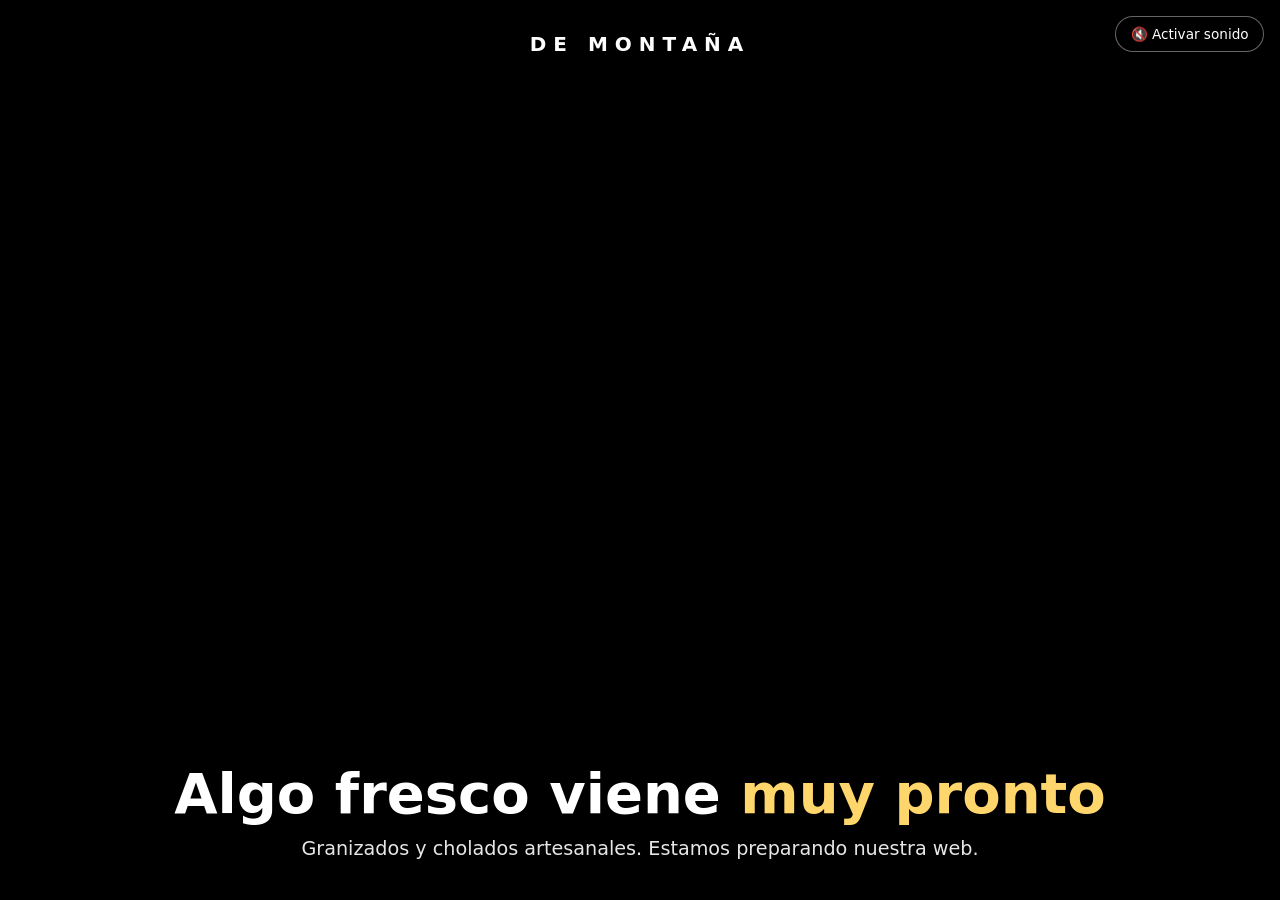
==== index.html @ 30a2309c "first commit" ====
<!DOCTYPE html>
<html lang="es">
<head>
<meta charset="utf-8">
<meta name="viewport" content="width=device-width, initial-scale=1, viewport-fit=cover">
<title>De Montaña · Muy pronto</title>
<meta name="description" content="Granizados y cholados artesanales. Nuestra web llega muy pronto.">
<meta property="og:title" content="De Montaña · Muy pronto">
<meta property="og:description" content="Granizados y cholados artesanales. Nuestra web llega muy pronto.">
<meta property="og:type" content="website">
<style>
  :root { --txt:#fff; --accent:#ffd66b; }
  * { box-sizing: border-box; margin: 0; }
  html, body { height: 100%; background: #000; color: var(--txt);
    font-family: system-ui, -apple-system, "Segoe UI", Roboto, sans-serif; }
  .stage { position: fixed; inset: 0; overflow: hidden; }
  /* Capa de relleno: video borroso a pantalla completa (útil en pantallas anchas) */
  .fill { position: absolute; inset: 0; width: 100%; height: 100%; object-fit: cover;
    filter: blur(28px) brightness(.55); transform: scale(1.15); }
  /* Video principal: cubre en móvil, se centra completo en escritorio */
  .main { position: absolute; inset: 0; width: 100%; height: 100%; object-fit: cover; }
  @media (min-aspect-ratio: 1/1) { .main { object-fit: contain; } }
  .shade { position: absolute; inset: 0;
    background: linear-gradient(to top, rgba(0,0,0,.65), rgba(0,0,0,0) 45%, rgba(0,0,0,.35)); }
  .content { position: absolute; inset: 0; display: flex; flex-direction: column;
    justify-content: space-between; align-items: center; text-align: center;
    padding: max(2rem, env(safe-area-inset-top)) 1.5rem max(2.5rem, env(safe-area-inset-bottom)); }
  .brand { font-size: clamp(1rem, 2.5vw, 1.25rem); letter-spacing: .35em; text-transform: uppercase; font-weight: 600; }
  h1 { font-size: clamp(2rem, 6vw, 3.5rem); line-height: 1.1; font-weight: 700; text-shadow: 0 2px 20px rgba(0,0,0,.5); }
  h1 span { color: var(--accent); }
  p { margin-top: .75rem; opacity: .9; font-size: clamp(1rem, 2.2vw, 1.2rem); }
  .sound { position: absolute; right: 1rem; top: max(1rem, env(safe-area-inset-top)); z-index: 2;
    background: rgba(0,0,0,.45); color: #fff; border: 1px solid rgba(255,255,255,.4);
    border-radius: 999px; padding: .55rem .9rem; font: inherit; font-size: .85rem; cursor: pointer;
    backdrop-filter: blur(6px); }
  .sound:hover { background: rgba(0,0,0,.65); }
  @media (prefers-reduced-motion: reduce) { video { display: none; } .stage { background: #1a1a1a; } }
</style>
</head>
<body>
  <div class="stage">
    <video class="fill" src="video.mp4" autoplay muted loop playsinline aria-hidden="true"></video>
    <video class="main" id="v" src="video.mp4" autoplay muted loop playsinline preload="auto"></video>
    <div class="shade"></div>
  </div>

  <button class="sound" id="snd" type="button" aria-pressed="false">🔇 Activar sonido</button>

  <main class="content">
    <div class="brand">De Montaña</div>
    <div>
      <h1>Algo fresco viene <span>muy pronto</span></h1>
      <p>Granizados y cholados artesanales. Estamos preparando nuestra web.</p>
    </div>
  </main>

<script>
  const v = document.getElementById('v'), b = document.getElementById('snd');
  b.addEventListener('click', () => {
    v.muted = !v.muted;
    if (!v.muted) v.play().catch(() => {});
    b.textContent = v.muted ? '🔇 Activar sonido' : '🔊 Silenciar';
    b.setAttribute('aria-pressed', String(!v.muted));
  });
  // Mantener ambos videos sincronizados de forma simple
  const f = document.querySelector('.fill');
  v.addEventListener('seeked', () => { f.currentTime = v.currentTime; });
</script>
</body>
</html>
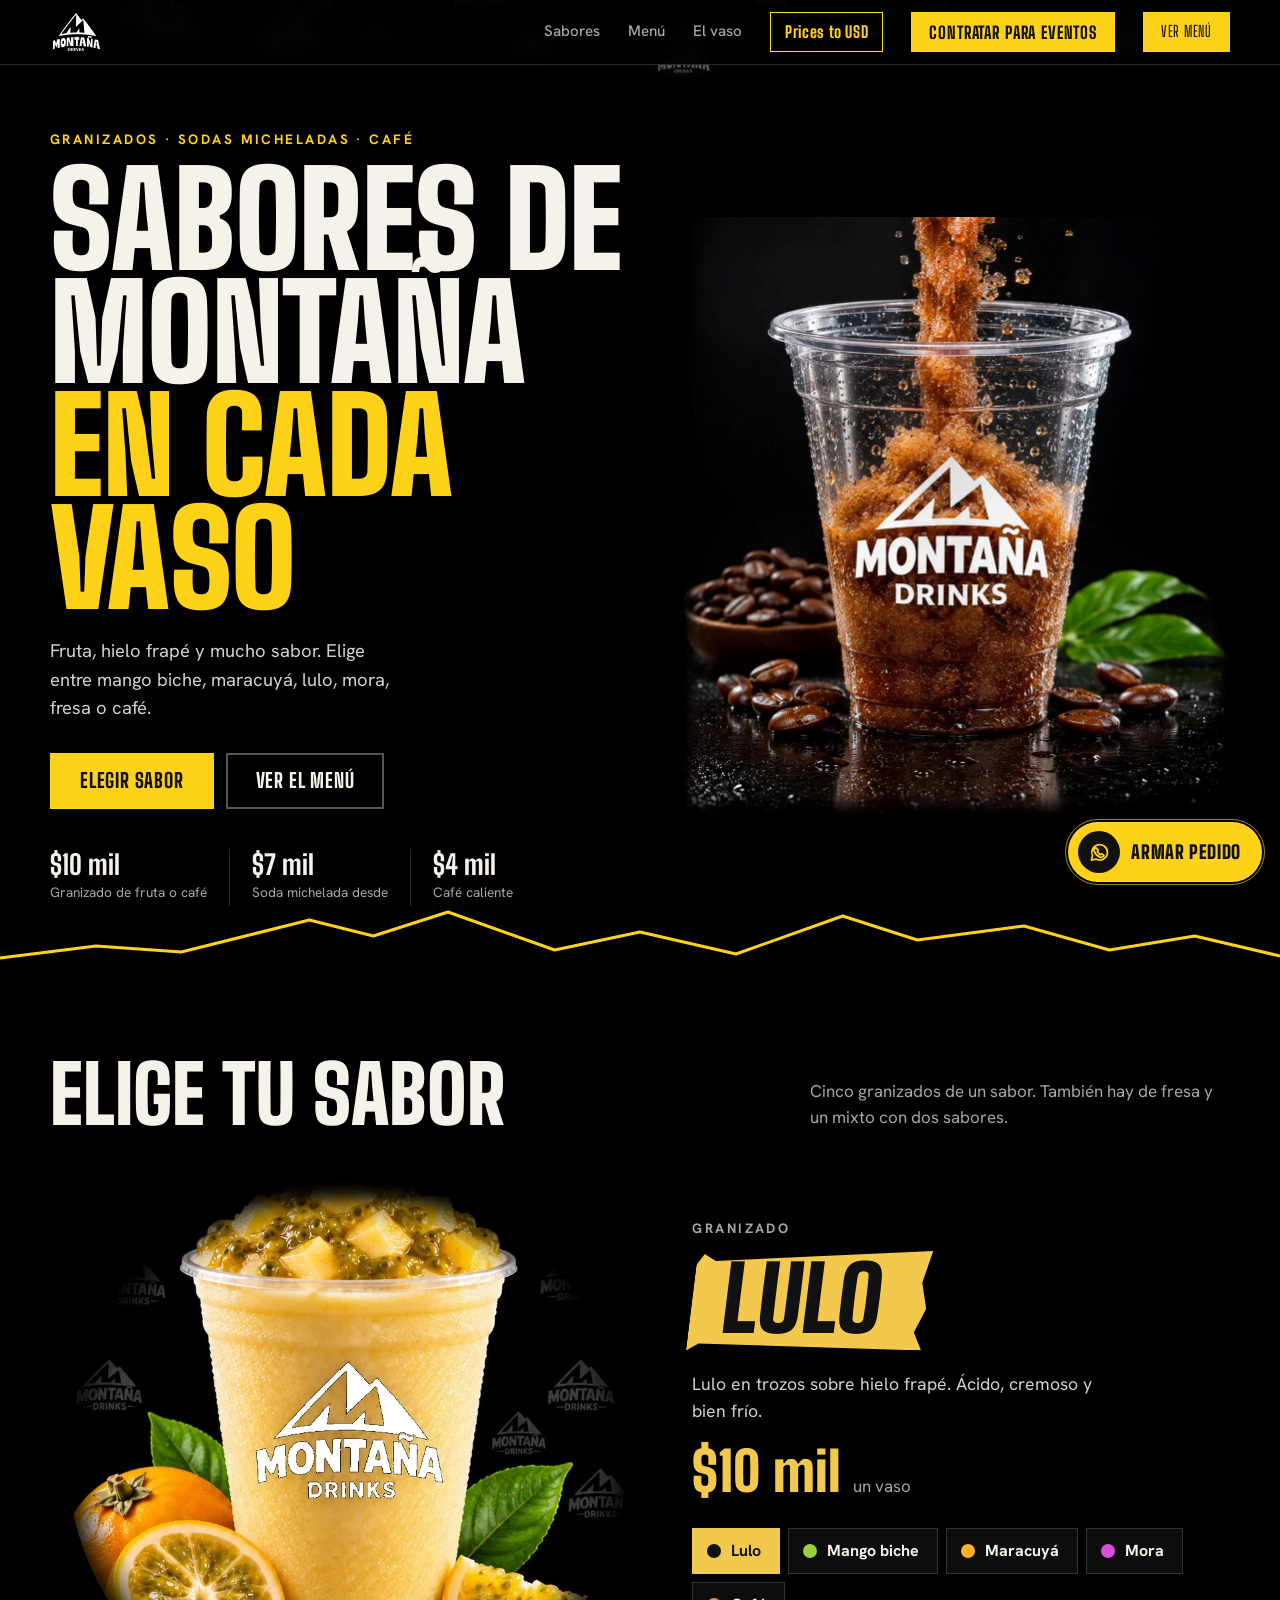
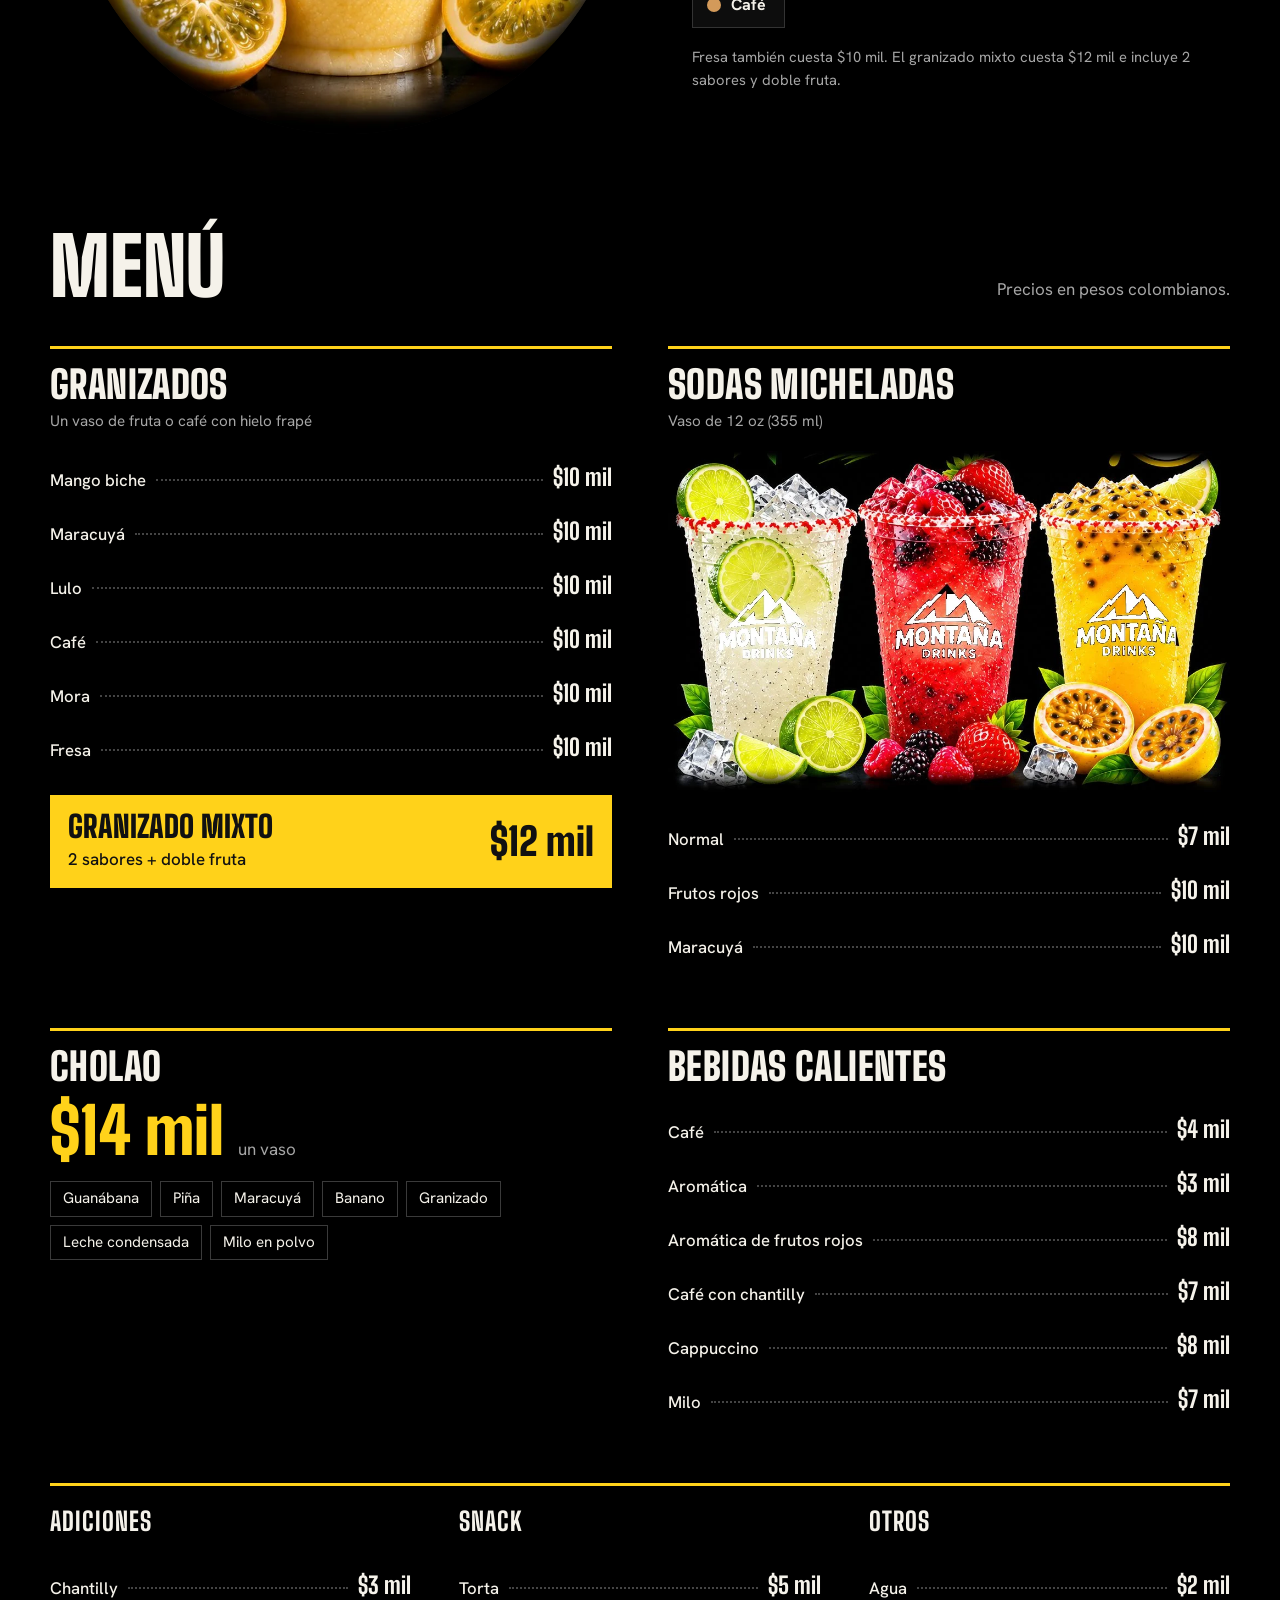
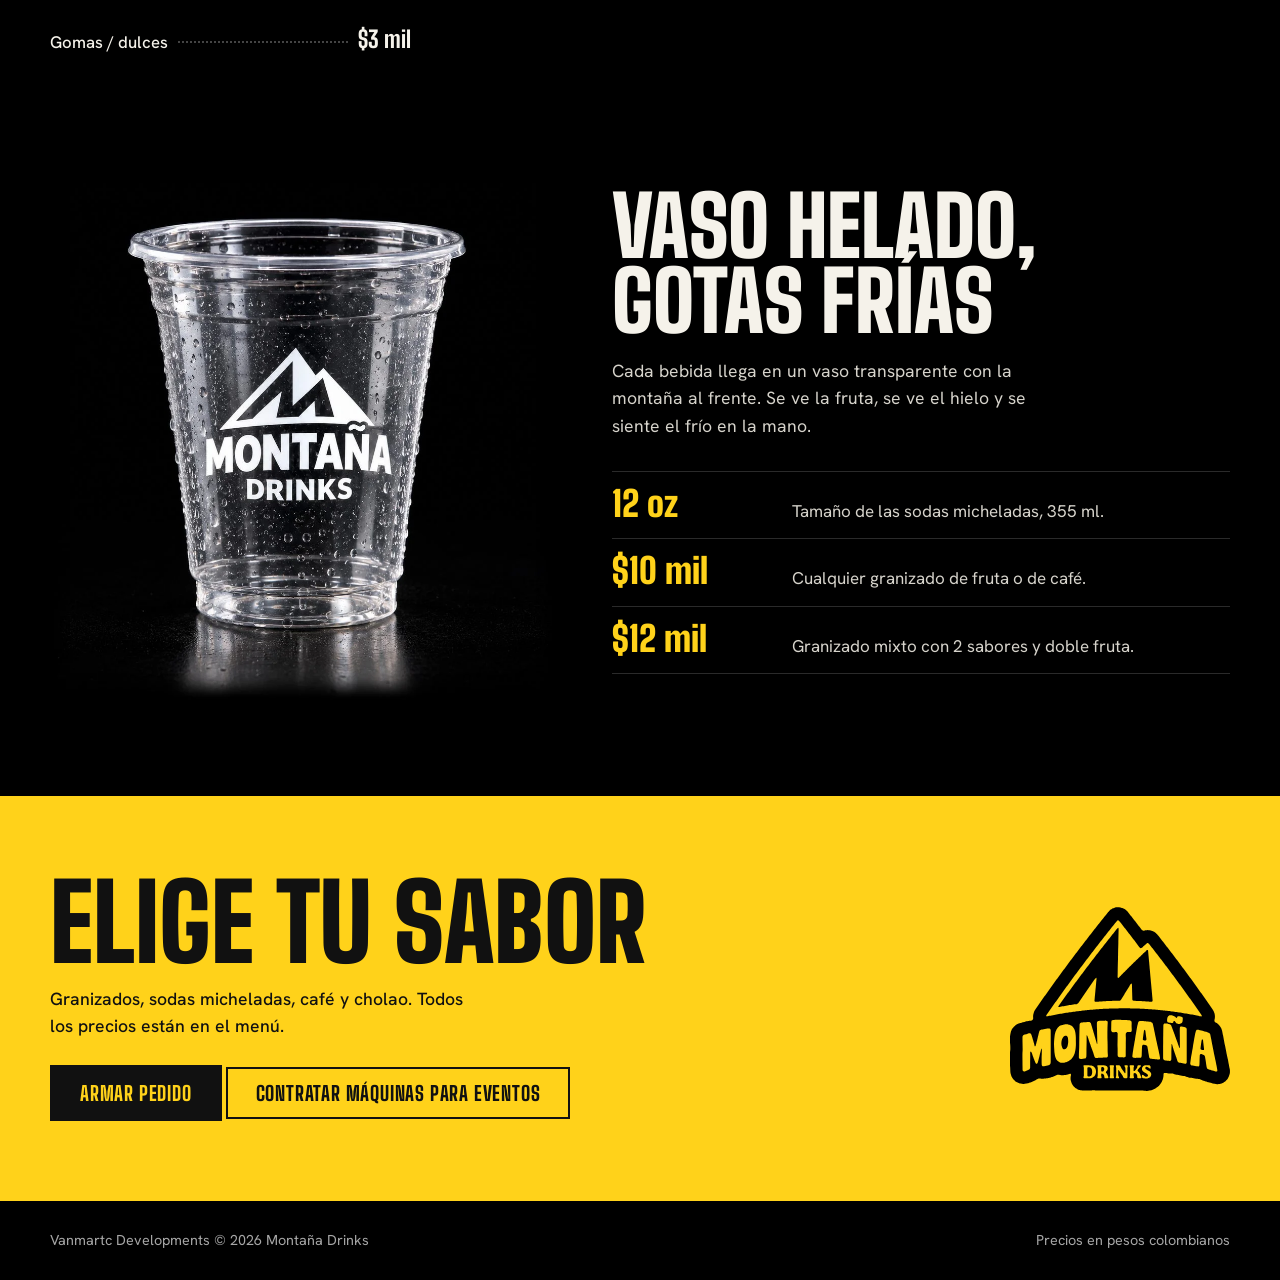
==== commit 51ea1663: "first version" ====
--- a/index.html
+++ b/index.html
@@ -1,70 +1,588 @@
-<!DOCTYPE html>
+<!doctype html>
 <html lang="es">
+
 <head>
-<meta charset="utf-8">
-<meta name="viewport" content="width=device-width, initial-scale=1, viewport-fit=cover">
-<title>De Montaña · Muy pronto</title>
-<meta name="description" content="Granizados y cholados artesanales. Nuestra web llega muy pronto.">
-<meta property="og:title" content="De Montaña · Muy pronto">
-<meta property="og:description" content="Granizados y cholados artesanales. Nuestra web llega muy pronto.">
-<meta property="og:type" content="website">
-<style>
-  :root { --txt:#fff; --accent:#ffd66b; }
-  * { box-sizing: border-box; margin: 0; }
-  html, body { height: 100%; background: #000; color: var(--txt);
-    font-family: system-ui, -apple-system, "Segoe UI", Roboto, sans-serif; }
-  .stage { position: fixed; inset: 0; overflow: hidden; }
-  /* Capa de relleno: video borroso a pantalla completa (útil en pantallas anchas) */
-  .fill { position: absolute; inset: 0; width: 100%; height: 100%; object-fit: cover;
-    filter: blur(28px) brightness(.55); transform: scale(1.15); }
-  /* Video principal: cubre en móvil, se centra completo en escritorio */
-  .main { position: absolute; inset: 0; width: 100%; height: 100%; object-fit: cover; }
-  @media (min-aspect-ratio: 1/1) { .main { object-fit: contain; } }
-  .shade { position: absolute; inset: 0;
-    background: linear-gradient(to top, rgba(0,0,0,.65), rgba(0,0,0,0) 45%, rgba(0,0,0,.35)); }
-  .content { position: absolute; inset: 0; display: flex; flex-direction: column;
-    justify-content: space-between; align-items: center; text-align: center;
-    padding: max(2rem, env(safe-area-inset-top)) 1.5rem max(2.5rem, env(safe-area-inset-bottom)); }
-  .brand { font-size: clamp(1rem, 2.5vw, 1.25rem); letter-spacing: .35em; text-transform: uppercase; font-weight: 600; }
-  h1 { font-size: clamp(2rem, 6vw, 3.5rem); line-height: 1.1; font-weight: 700; text-shadow: 0 2px 20px rgba(0,0,0,.5); }
-  h1 span { color: var(--accent); }
-  p { margin-top: .75rem; opacity: .9; font-size: clamp(1rem, 2.2vw, 1.2rem); }
-  .sound { position: absolute; right: 1rem; top: max(1rem, env(safe-area-inset-top)); z-index: 2;
-    background: rgba(0,0,0,.45); color: #fff; border: 1px solid rgba(255,255,255,.4);
-    border-radius: 999px; padding: .55rem .9rem; font: inherit; font-size: .85rem; cursor: pointer;
-    backdrop-filter: blur(6px); }
-  .sound:hover { background: rgba(0,0,0,.65); }
-  @media (prefers-reduced-motion: reduce) { video { display: none; } .stage { background: #1a1a1a; } }
-</style>
+    <meta charset="utf-8">
+    <meta name="viewport" content="width=device-width, initial-scale=1, viewport-fit=cover">
+    
+    <!-- SEO Primario -->
+    <title>Montaña Drinks | Granizados, Sodas Micheladas y Café Artesanal</title>
+    <meta name="description" content="Granizados artesanales de fruta natural, sodas micheladas, café helado y caliente, y cholao. Alquiler de máquinas de granizados para eventos. Frío de montaña en cada vaso.">
+    <meta name="keywords" content="granizados, sodas micheladas, café artesanal, cholao, bebidas frías, máquinas para eventos, Montaña Drinks, catering de bebidas">
+    <meta name="author" content="Montaña Drinks">
+    <meta name="robots" content="index, follow, max-image-preview:large, max-snippet:-1, max-video-preview:-1">
+    <link rel="canonical" href="https://montañadrinks.com/">
+
+    <!-- Geo y Configuración Móvil -->
+    <meta name="geo.region" content="CO">
+    <meta name="format-detection" content="telephone=no">
+    <meta name="theme-color" content="#000000">
+
+    <!-- Open Graph / Facebook / WhatsApp -->
+    <meta property="og:type" content="website">
+    <meta property="og:locale" content="es_CO">
+    <meta property="og:site_name" content="Montaña Drinks">
+    <meta property="og:title" content="Montaña Drinks | Granizados, Sodas Micheladas y Café Artesanal">
+    <meta property="og:description" content="Granizados de fruta natural, sodas micheladas, café y cholao. Alquiler de máquinas de granizados para tus eventos. Pide en línea por WhatsApp.">
+    <meta property="og:url" content="https://montañadrinks.com/">
+    <meta property="og:image" content="https://montañadrinks.com/img/pour.webp">
+    <meta property="og:image:secure_url" content="https://montañadrinks.com/img/pour.webp">
+    <meta property="og:image:type" content="image/webp">
+    <meta property="og:image:width" content="1100">
+    <meta property="og:image:height" content="1204">
+    <meta property="og:image:alt" content="Granizado artesanal de Montaña Drinks">
+
+    <!-- Twitter Card -->
+    <meta name="twitter:card" content="summary_large_image">
+    <meta name="twitter:title" content="Montaña Drinks | Granizados, Sodas Micheladas y Café Artesanal">
+    <meta name="twitter:description" content="Granizados de fruta natural, sodas micheladas, café y cholao. Alquiler de máquinas para eventos y pedidos por WhatsApp.">
+    <meta name="twitter:image" content="https://montañadrinks.com/img/pour.webp">
+    <meta name="twitter:image:alt" content="Granizado artesanal de Montaña Drinks">
+
+    <!-- Favicons y Web App Manifest -->
+    <link rel="apple-touch-icon" sizes="180x180" href="apple-touch-icon.png">
+    <link rel="icon" type="image/png" sizes="32x32" href="favicon-32x32.png">
+    <link rel="icon" type="image/png" sizes="16x16" href="favicon-16x16.png">
+    <link rel="manifest" href="site.webmanifest">
+    <link rel="icon" href="favicon.ico">
+
+    <!-- Fuentes y Estilos -->
+    <link rel="preconnect" href="https://fonts.googleapis.com">
+    <link rel="preconnect" href="https://fonts.gstatic.com" crossorigin>
+    <link rel="stylesheet"
+        href="https://fonts.googleapis.com/css2?family=Big+Shoulders+Display:wght@700;800;900&family=Hanken+Grotesk:wght@400;500;700&display=swap">
+    <link rel="stylesheet" href="css/styles.css">
+
+    <!-- Datos Estructurados JSON-LD (Schema.org) -->
+    <script type="application/ld+json">
+    {
+      "@context": "https://schema.org",
+      "@graph": [
+        {
+          "@type": "FoodEstablishment",
+          "@id": "https://montañadrinks.com/#business",
+          "name": "Montaña Drinks",
+          "url": "https://montañadrinks.com/",
+          "logo": "https://montañadrinks.com/img/logo.svg",
+          "image": "https://montañadrinks.com/img/pour.webp",
+          "description": "Granizados artesanales de fruta natural, sodas micheladas, café y cholao. Servicio de máquinas para eventos.",
+          "telephone": "+573045636955",
+          "priceRange": "$$",
+          "servesCuisine": ["Granizados", "Bebidas artesanales", "Café", "Sodas micheladas", "Cholao"],
+          "hasMenu": "https://montañadrinks.com/#menu",
+          "currenciesAccepted": "COP, USD",
+          "paymentAccepted": "Cash, Transfer, Card"
+        },
+        {
+          "@type": "WebSite",
+          "@id": "https://montañadrinks.com/#website",
+          "url": "https://montañadrinks.com/",
+          "name": "Montaña Drinks",
+          "description": "Granizados, sodas micheladas, café y cholao. Frío de montaña en cada vaso.",
+          "inLanguage": "es"
+        }
+      ]
+    }
+    </script>
 </head>
+
 <body>
-  <div class="stage">
-    <video class="fill" src="video.mp4" autoplay muted loop playsinline aria-hidden="true"></video>
-    <video class="main" id="v" src="video.mp4" autoplay muted loop playsinline preload="auto"></video>
-    <div class="shade"></div>
-  </div>
-
-  <button class="sound" id="snd" type="button" aria-pressed="false">🔇 Activar sonido</button>
-
-  <main class="content">
-    <div class="brand">De Montaña</div>
-    <div>
-      <h1>Algo fresco viene <span>muy pronto</span></h1>
-      <p>Granizados y cholados artesanales. Estamos preparando nuestra web.</p>
+    <div class="ambient" id="ambient" aria-hidden="true">
+        <div class="ambient-logos" id="ambientLogos"></div>
+        <div class="ambient-ice" id="ambientIce"></div>
     </div>
-  </main>
-
-<script>
-  const v = document.getElementById('v'), b = document.getElementById('snd');
-  b.addEventListener('click', () => {
-    v.muted = !v.muted;
-    if (!v.muted) v.play().catch(() => {});
-    b.textContent = v.muted ? '🔇 Activar sonido' : '🔊 Silenciar';
-    b.setAttribute('aria-pressed', String(!v.muted));
-  });
-  // Mantener ambos videos sincronizados de forma simple
-  const f = document.querySelector('.fill');
-  v.addEventListener('seeked', () => { f.currentTime = v.currentTime; });
-</script>
+
+    <header class="top">
+        <div class="wrap">
+            <a class="brand" href="#top" aria-label="Montaña Drinks, inicio"><img src="img/logo.svg" width="53"
+                    height="44" alt="Montaña Drinks"></a>
+            <nav class="nav" aria-label="Principal">
+                <a href="#sabores">Sabores</a>
+                <a href="#menu">Menú</a>
+                <a href="#vaso">El vaso</a>
+                <button class="currency-toggle" id="currencyToggle" type="button"
+                    aria-label="Mostrar precios en dólares estadounidenses" aria-pressed="false">Prices to USD</button>
+                <button class="btn-mini event-nav-button" id="openEventFromHeader" type="button"
+                    aria-label="Conoce el servicio de máquinas para eventos" aria-haspopup="dialog">
+                    <span class="event-nav-long">Contratar para eventos</span>
+                    <span class="event-nav-short" aria-hidden="true">Eventos</span>
+                </button>
+                <a class="btn-mini" href="#menu">Ver menú</a>
+            </nav>
+        </div>
+    </header>
+
+    <main id="top">
+        <section class="hero" aria-labelledby="h-hero">
+            <video class="hero-video" id="heroVideo" autoplay muted loop playsinline preload="metadata"
+                aria-hidden="true" hidden></video>
+            <div class="wrap">
+                <div>
+                    <p class="eyebrow">Granizados · Sodas micheladas · Café</p>
+                    <h1 id="h-hero">Sabores de montaña <span>en cada vaso</span></h1>
+                    <p class="lead">Fruta, hielo frapé y mucho sabor. Elige entre mango biche, maracuyá, lulo, mora,
+                        fresa o café.</p>
+                    <div class="cta-row">
+                        <a class="btn" href="#sabores">Elegir sabor</a>
+                        <a class="btn ghost" href="#menu">Ver el menú</a>
+                    </div>
+                    <ul class="facts">
+                        <li><b data-price-cop="10000">$10 mil</b><small>Granizado de fruta o café</small></li>
+                        <li><b data-price-cop="7000">$7 mil</b><small>Soda michelada desde</small></li>
+                        <li><b data-price-cop="4000">$4 mil</b><small>Café caliente</small></li>
+                    </ul>
+                </div>
+                <div class="hero-media">
+                    <img src="img/pour.webp" width="1100" height="1204"
+                        alt="Granizado de café cayendo en un vaso transparente de Montaña Drinks, con gotas y granos de café alrededor">
+                </div>
+            </div>
+        </section>
+
+        <svg class="ridge" viewBox="0 0 1200 56" preserveAspectRatio="none" aria-hidden="true">
+            <path
+                d="M0 52 L90 40 L170 46 L290 14 L350 30 L420 6 L520 44 L600 26 L690 48 L790 10 L860 34 L960 20 L1040 44 L1120 30 L1200 50" />
+        </svg>
+
+        <section class="sec" id="sabores" aria-labelledby="h-sabores" style="--accent:#f2c94c">
+            <div class="wrap">
+                <div class="sec-head">
+                    <h2 id="h-sabores">Elige tu sabor</h2>
+                    <p>Cinco granizados de un sabor. También hay de fresa y un mixto con dos sabores.</p>
+                </div>
+                <div class="flavors" id="flavors">
+                    <div class="stage" aria-label="Video del sabor seleccionado">
+                        <video class="is-active" data-flavor="lulo" src="videos/lulo.mp4" poster="img/lulo.webp"
+                            autoplay muted loop playsinline preload="auto" aria-hidden="true"></video>
+                        <video poster="img/mango.webp" muted loop playsinline preload="none" aria-hidden="true"></video>
+                    </div>
+                    <div class="info">
+                        <p class="kicker">Granizado</p>
+                        <h3 class="flavor-name" id="flavorName">Lulo</h3>
+                        <p class="flavor-desc" id="flavorDesc">Lulo en trozos sobre hielo frapé. Ácido, cremoso y bien
+                            frío.</p>
+                        <p class="flavor-price"><b id="flavorPrice" data-price-cop="10000">$10 mil</b><span>un
+                                vaso</span></p>
+                        <div class="picker" role="group" aria-label="Sabores de granizado">
+                            <button type="button" aria-pressed="true" data-id="lulo" data-name="Lulo" data-c="#f2c94c"
+                                data-img="img/lulo.webp" data-video="videos/lulo.mp4"
+                                data-desc="Lulo en trozos sobre hielo frapé. Ácido, cremoso y bien frío."
+                                style="--c:#f2c94c"><i></i>Lulo</button>
+                            <button type="button" aria-pressed="false" data-id="mango" data-name="Mango biche"
+                                data-c="#9bd13d" data-img="img/mango.webp" data-video="videos/mangobiche.mp4"
+                                data-desc="Mango verde en láminas con un toque picante encima. Verde, fresco y con carácter."
+                                style="--c:#9bd13d"><i></i>Mango biche</button>
+                            <button type="button" aria-pressed="false" data-id="maracuya" data-name="Maracuyá"
+                                data-c="#ffb020" data-img="img/maracuya.webp" data-video="videos/maracuya.mp4"
+                                data-desc="Pulpa de maracuyá con semillas sobre hielo. Tropical, ácido y brillante."
+                                style="--c:#ffb020"><i></i>Maracuyá</button>
+                            <button type="button" aria-pressed="false" data-id="mora" data-name="Mora" data-c="#d84fdb"
+                                data-img="img/mora.webp" data-video="videos/blackberry.mp4"
+                                data-desc="Moras frescas sobre hielo rosado. Dulce, ácida y con color de sobra."
+                                style="--c:#d84fdb"><i></i>Mora</button>
+                            <button type="button" aria-pressed="false" data-id="cafe" data-name="Café" data-c="#d39a5a"
+                                data-img="img/cafe.webp" data-video="videos/cafe.mp4"
+                                data-desc="Café frío con chantilly y chocolate. Para quien quiere el café helado."
+                                style="--c:#d39a5a"><i></i>Café</button>
+                        </div>
+                        <p class="note">Fresa también cuesta <span data-price-cop="10000">$10 mil</span>. El granizado
+                            mixto cuesta <span data-price-cop="12000">$12 mil</span> e incluye 2 sabores y doble fruta.
+                        </p>
+                    </div>
+                </div>
+            </div>
+        </section>
+
+        <section class="sec" id="menu" aria-labelledby="h-menu" style="padding-top:0">
+            <div class="wrap">
+                <div class="sec-head">
+                    <h2 id="h-menu">Menú</h2>
+                    <p id="currencyNote">Precios en pesos colombianos.</p>
+                </div>
+                <div class="menu-grid">
+                    <article class="board">
+                        <h3>Granizados</h3>
+                        <p class="sub">Un vaso de fruta o café con hielo frapé</p>
+                        <ul class="rows">
+                            <li class="row"><span class="nm">Mango biche</span><span class="dots"></span><span
+                                    class="pr" data-price-cop="10000">$10 mil</span></li>
+                            <li class="row"><span class="nm">Maracuyá</span><span class="dots"></span><span class="pr"
+                                    data-price-cop="10000">$10 mil</span></li>
+                            <li class="row"><span class="nm">Lulo</span><span class="dots"></span><span class="pr"
+                                    data-price-cop="10000">$10 mil</span></li>
+                            <li class="row"><span class="nm">Café</span><span class="dots"></span><span class="pr"
+                                    data-price-cop="10000">$10 mil</span></li>
+                            <li class="row"><span class="nm">Mora</span><span class="dots"></span><span class="pr"
+                                    data-price-cop="10000">$10 mil</span></li>
+                            <li class="row"><span class="nm">Fresa</span><span class="dots"></span><span class="pr"
+                                    data-price-cop="10000">$10 mil</span></li>
+                        </ul>
+                        <div class="mixto">
+                            <div><b>Granizado mixto</b><br><span>2 sabores + doble fruta</span></div>
+                            <strong data-price-cop="12000">$12 mil</strong>
+                        </div>
+                    </article>
+
+                    <article class="board">
+                        <h3>Sodas micheladas</h3>
+                        <p class="sub">Vaso de 12 oz (355 ml)</p>
+                        <img class="sodas-img" src="img/sodas.webp" width="1024" height="620"
+                            alt="Tres sodas micheladas: normal con limón, frutos rojos y maracuyá, con borde escarchado">
+                        <ul class="rows">
+                            <li class="row"><span class="nm">Normal</span><span class="dots"></span><span class="pr"
+                                    data-price-cop="7000">$7 mil</span></li>
+                            <li class="row"><span class="nm">Frutos rojos</span><span class="dots"></span><span
+                                    class="pr" data-price-cop="10000">$10 mil</span></li>
+                            <li class="row"><span class="nm">Maracuyá</span><span class="dots"></span><span class="pr"
+                                    data-price-cop="10000">$10 mil</span></li>
+                        </ul>
+                    </article>
+
+                    <article class="board">
+                        <h3>Cholao</h3>
+                        <div class="cholao-price"><b data-price-cop="14000">$14 mil</b><span>un vaso</span></div>
+                        <ul class="tags">
+                            <li>Guanábana</li>
+                            <li>Piña</li>
+                            <li>Maracuyá</li>
+                            <li>Banano</li>
+                            <li>Granizado</li>
+                            <li>Leche condensada</li>
+                            <li>Milo en polvo</li>
+                        </ul>
+                    </article>
+
+                    <article class="board">
+                        <h3>Bebidas calientes</h3>
+                        <ul class="rows">
+                            <li class="row"><span class="nm">Café</span><span class="dots"></span><span class="pr"
+                                    data-price-cop="4000">$4 mil</span></li>
+                            <li class="row"><span class="nm">Aromática</span><span class="dots"></span><span class="pr"
+                                    data-price-cop="3000">$3 mil</span></li>
+                            <li class="row"><span class="nm">Aromática de frutos rojos</span><span
+                                    class="dots"></span><span class="pr" data-price-cop="8000">$8 mil</span></li>
+                            <li class="row"><span class="nm">Café con chantilly</span><span class="dots"></span><span
+                                    class="pr" data-price-cop="7000">$7 mil</span></li>
+                            <li class="row"><span class="nm">Cappuccino</span><span class="dots"></span><span class="pr"
+                                    data-price-cop="8000">$8 mil</span></li>
+                            <li class="row"><span class="nm">Milo</span><span class="dots"></span><span class="pr"
+                                    data-price-cop="7000">$7 mil</span></li>
+                        </ul>
+                    </article>
+
+                    <article class="board span-2">
+                        <div class="extras">
+                            <div>
+                                <h4>Adiciones</h4>
+                                <ul class="rows">
+                                    <li class="row"><span class="nm">Chantilly</span><span class="dots"></span><span
+                                            class="pr" data-price-cop="3000">$3 mil</span></li>
+                                    <li class="row"><span class="nm">Gomas / dulces</span><span
+                                            class="dots"></span><span class="pr" data-price-cop="3000">$3 mil</span>
+                                    </li>
+                                </ul>
+                            </div>
+                            <div>
+                                <h4>Snack</h4>
+                                <ul class="rows">
+                                    <li class="row"><span class="nm">Torta</span><span class="dots"></span><span
+                                            class="pr" data-price-cop="5000">$5 mil</span></li>
+                                </ul>
+                            </div>
+                            <div>
+                                <h4>Otros</h4>
+                                <ul class="rows">
+                                    <li class="row"><span class="nm">Agua</span><span class="dots"></span><span
+                                            class="pr" data-price-cop="2000">$2 mil</span></li>
+                                </ul>
+                            </div>
+                        </div>
+                    </article>
+                </div>
+            </div>
+        </section>
+
+        <section class="sec" id="vaso" aria-labelledby="h-vaso" style="padding-top:0">
+            <div class="wrap cup">
+                <img src="img/vaso.webp" width="1000" height="1061"
+                    alt="Vaso transparente de Montaña Drinks cubierto de gotas de agua sobre fondo negro">
+                <div>
+                    <h2 id="h-vaso">Vaso helado, gotas frías</h2>
+                    <p>Cada bebida llega en un vaso transparente con la montaña al frente. Se ve la fruta, se ve el
+                        hielo y se siente el frío en la mano.</p>
+                    <dl class="stats">
+                        <div>
+                            <dt>12 oz</dt>
+                            <dd>Tamaño de las sodas micheladas, 355 ml.</dd>
+                        </div>
+                        <div>
+                            <dt data-price-cop="10000">$10 mil</dt>
+                            <dd>Cualquier granizado de fruta o de café.</dd>
+                        </div>
+                        <div>
+                            <dt data-price-cop="12000">$12 mil</dt>
+                            <dd>Granizado mixto con 2 sabores y doble fruta.</dd>
+                        </div>
+                    </dl>
+                </div>
+            </div>
+        </section>
+
+        <section class="close" aria-labelledby="h-close">
+            <div class="wrap">
+                <div>
+                    <h2 id="h-close">Elige tu sabor</h2>
+                    <p>Granizados, sodas micheladas, café y cholao. Todos los precios están en el menú.</p>
+                    <a class="btn" id="orderBtn" data-order href="#orderDialog" aria-haspopup="dialog">Armar pedido</a>
+                    <button class="btn event-cta" id="openEventFromClose" type="button" aria-haspopup="dialog">Contratar
+                        máquinas para eventos</button>
+                </div>
+                <img src="img/logoNegro.svg" width="600" height="502" alt="Logo de Montaña Drinks">
+            </div>
+        </section>
+    </main>
+
+    <footer>
+        <div class="wrap">
+            <span>Vanmartc Developments © 2026 Montaña Drinks</span>
+            <span id="footerCurrency">Precios en pesos colombianos</span>
+        </div>
+    </footer>
+
+    <button class="whatsapp-float" id="whatsappFloat" type="button" aria-label="Armar pedido por WhatsApp"
+        aria-haspopup="dialog">
+        <span class="whatsapp-icon" aria-hidden="true">
+            <svg viewBox="0 0 24 24">
+                <path d="M20.3 11.7a8.2 8.2 0 0 1-12.1 7.2L3.5 20l1.2-4.5a8.2 8.2 0 1 1 15.6-3.8Z"></path>
+                <path
+                    d="M8.3 7.8c.3-.4.7-.4 1-.1l1.2 1.7c.2.3.2.6-.1.9l-.7.7a8.4 8.4 0 0 0 3.3 3.3l.7-.7c.3-.3.6-.3.9-.1l1.7 1.2c.3.2.3.7.1 1-1 1.2-2.4 1.6-3.8 1.1a10.7 10.7 0 0 1-6.2-6.2c-.5-1.4-.1-2.8 1.1-3.8Z">
+                </path>
+            </svg>
+        </span>
+        <span>Armar pedido</span>
+    </button>
+
+    <dialog class="order-dialog" id="orderDialog" aria-labelledby="orderTitle">
+        <div class="order-dialog-content">
+            <div class="order-dialog-head">
+                <div>
+                    <h2 id="orderTitle">Arma tu pedido</h2>
+                    <p>Elige bebidas, cantidades y adiciones.</p>
+                </div>
+                <button class="order-close" id="closeOrder" type="button" aria-label="Cerrar pedido">×</button>
+            </div>
+
+            <div class="order-fields">
+                <label for="orderProduct">Producto
+                    <select id="orderProduct">
+                        <optgroup label="Granizados">
+                            <option value="granizado-lulo" data-name="Granizado de lulo" data-order-price-cop="10000"
+                                selected>Granizado de lulo</option>
+                            <option value="granizado-mango" data-name="Granizado de mango biche"
+                                data-order-price-cop="10000">Granizado de mango biche</option>
+                            <option value="granizado-maracuya" data-name="Granizado de maracuyá"
+                                data-order-price-cop="10000">Granizado de maracuyá</option>
+                            <option value="granizado-mora" data-name="Granizado de mora" data-order-price-cop="10000">
+                                Granizado de mora</option>
+                            <option value="granizado-cafe" data-name="Granizado de café" data-order-price-cop="10000">
+                                Granizado de café</option>
+                            <option value="granizado-fresa" data-name="Granizado de fresa" data-order-price-cop="10000">
+                                Granizado de fresa</option>
+                            <option value="granizado-mixto" data-name="Granizado mixto" data-order-price-cop="12000">
+                                Granizado mixto</option>
+                        </optgroup>
+                        <optgroup label="Sodas micheladas">
+                            <option value="soda-normal" data-name="Soda michelada normal" data-order-price-cop="7000">
+                                Normal</option>
+                            <option value="soda-frutos-rojos" data-name="Soda michelada de frutos rojos"
+                                data-order-price-cop="10000">Frutos rojos</option>
+                            <option value="soda-maracuya" data-name="Soda michelada de maracuyá"
+                                data-order-price-cop="10000">Maracuyá</option>
+                        </optgroup>
+                        <optgroup label="Cholao">
+                            <option value="cholao" data-name="Cholao" data-order-price-cop="14000">Cholao</option>
+                        </optgroup>
+                        <optgroup label="Bebidas calientes">
+                            <option value="cafe-caliente" data-name="Café caliente" data-order-price-cop="4000">Café
+                            </option>
+                            <option value="aromatica" data-name="Aromática" data-order-price-cop="3000">Aromática
+                            </option>
+                            <option value="aromatica-rojos" data-name="Aromática de frutos rojos"
+                                data-order-price-cop="8000">Aromática de frutos rojos</option>
+                            <option value="cafe-chantilly" data-name="Café con chantilly" data-order-price-cop="7000">
+                                Café con chantilly</option>
+                            <option value="cappuccino" data-name="Cappuccino" data-order-price-cop="8000">Cappuccino
+                            </option>
+                            <option value="milo" data-name="Milo" data-order-price-cop="7000">Milo</option>
+                        </optgroup>
+                        <optgroup label="Otros">
+                            <option value="torta" data-name="Torta" data-order-price-cop="5000">Torta</option>
+                            <option value="agua" data-name="Agua" data-order-price-cop="2000">Agua</option>
+                        </optgroup>
+                    </select>
+                </label>
+                <label for="orderQuantity">Cantidad
+                    <input id="orderQuantity" type="number" min="1" max="20" step="1" value="1" required>
+                </label>
+            </div>
+
+            <div class="order-mixed-fields" id="mixedFlavorFields" hidden>
+                <label for="mixedFlavorOne">Primer sabor
+                    <select id="mixedFlavorOne">
+                        <option>Lulo</option>
+                        <option>Mango biche</option>
+                        <option>Maracuyá</option>
+                        <option>Mora</option>
+                        <option>Fresa</option>
+                        <option>Café</option>
+                    </select>
+                </label>
+                <label for="mixedFlavorTwo">Segundo sabor
+                    <select id="mixedFlavorTwo">
+                        <option>Mango biche</option>
+                        <option>Lulo</option>
+                        <option>Maracuyá</option>
+                        <option>Mora</option>
+                        <option>Fresa</option>
+                        <option>Café</option>
+                    </select>
+                </label>
+            </div>
+            <p class="order-mixed-error" id="mixedFlavorError" hidden>Elige dos sabores diferentes para el granizado
+                mixto.</p>
+
+            <fieldset class="order-addons">
+                <legend>Adiciones por unidad</legend>
+                <label><input type="checkbox" name="orderAddon" value="chantilly" data-name="Chantilly"
+                        data-order-price-cop="3000">Chantilly <span data-price-cop="3000">$3 mil</span></label>
+                <label><input type="checkbox" name="orderAddon" value="gomas" data-name="Gomas / dulces"
+                        data-order-price-cop="3000">Gomas / dulces <span data-price-cop="3000">$3 mil</span></label>
+            </fieldset>
+
+            <button class="order-add-button" id="addOrderItem" type="button">Agregar al pedido</button>
+
+            <section class="order-cart" aria-labelledby="orderCartTitle">
+                <h3 id="orderCartTitle">Tu pedido</h3>
+                <p class="order-empty" id="orderEmpty">Aún no has agregado productos.</p>
+                <ul class="order-items" id="orderItems" hidden></ul>
+                <div class="order-total" id="orderTotal" hidden>
+                    <span>Total estimado</span>
+                    <strong id="orderTotalValue"></strong>
+                </div>
+            </section>
+
+            <label class="order-notes-label" for="orderNotes">Notas para el pedido (opcional)
+                <textarea id="orderNotes" rows="3"
+                    placeholder="Por ejemplo: sin chantilly, recoger a las 4 p. m."></textarea>
+            </label>
+            <a class="order-send" id="sendOrder" href="#" target="_blank" rel="noopener" aria-disabled="true">Enviar
+                pedido por WhatsApp</a>
+        </div>
+    </dialog>
+
+    <dialog class="order-dialog event-dialog" id="eventDialog" aria-labelledby="eventTitle">
+        <div class="order-dialog-content event-dialog-content">
+            <div class="order-dialog-head">
+                <div>
+                    <p class="eyebrow">Montaña Drinks para tu celebración</p>
+                    <h2 id="eventTitle">Una experiencia fría para compartir</h2>
+                </div>
+                <div class="event-dialog-actions">
+                    <img class="event-dialog-logo" src="img/logo.svg" width="600" height="502" alt="Montaña Drinks">
+                    <button class="order-close" id="closeEvent" type="button"
+                        aria-label="Cerrar información de eventos">×</button>
+                </div>
+            </div>
+            <p class="event-dialog-copy">
+                <strong>Lleva nuestras máquinas de granizados a tu evento y ofrece bebidas recién preparadas, coloridas
+                    y refrescantes. Una forma diferente de atender a tus invitados en cumpleaños, celebraciones y
+                    eventos empresariales.</strong>
+            </p>
+            <p class="event-dialog-copy">
+                <strong>Bebidas con o sin alcohol; nuestros productos están elaborados a base de fruta natural, sin
+                    colorantes.</strong>
+            </p>
+            <div class="event-carousel">
+                <div class="event-gallery" id="eventGallery" role="list"
+                    aria-label="Galería de eventos. Desliza para ver las seis imágenes." tabindex="0">
+                    <span class="event-gallery-spacer" aria-hidden="true"></span>
+                    <figure class="event-slide" role="listitem">
+                        <img src="img/evento1.webp" width="2752" height="1536" alt="Montaña Drinks en un evento"
+                            loading="lazy" decoding="async">
+                        <figcaption>Momentos para compartir</figcaption>
+                    </figure>
+                    <figure class="event-slide" role="listitem">
+                        <img src="img/evento2.webp" width="2752" height="1536"
+                            alt="Servicio de Montaña Drinks para invitados" loading="lazy" decoding="async">
+                        <figcaption>Un brindis diferente</figcaption>
+                    </figure>
+                    <figure class="event-slide" role="listitem">
+                        <img src="img/evento3.webp" width="2752" height="1536"
+                            alt="Montaña Drinks acompañando una celebración" loading="lazy" decoding="async">
+                        <figcaption>El sabor de celebrar</figcaption>
+                    </figure>
+                    <figure class="event-slide" role="listitem">
+                        <img src="img/evento4.webp" width="2752" height="1536" alt="Estación de granizados para eventos"
+                            loading="lazy" decoding="async">
+                        <figcaption>Hecho para compartir</figcaption>
+                    </figure>
+                    <figure class="event-slide" role="listitem">
+                        <img src="img/evento5.webp" width="2752" height="1536"
+                            alt="Máquinas de granizados Montaña Drinks para eventos" loading="lazy" decoding="async">
+                        <figcaption>Tu evento, más refrescante</figcaption>
+                    </figure>
+                    <figure class="event-slide" role="listitem">
+                        <img src="img/evento6.webp" width="2752" height="1536"
+                            alt="Experiencia Montaña Drinks en una celebración" loading="lazy" decoding="async">
+                        <figcaption>Una experiencia que se disfruta</figcaption>
+                    </figure>
+                    <span class="event-gallery-spacer" aria-hidden="true"></span>
+                </div>
+                <div class="event-carousel-controls">
+                    <div class="event-carousel-arrows">
+                        <button class="event-carousel-arrow" id="eventCarouselPrev" type="button"
+                            aria-label="Ver imágenes anteriores" disabled>
+                            <svg viewBox="0 0 24 24" aria-hidden="true">
+                                <path d="m15 18-6-6 6-6"></path>
+                            </svg>
+                        </button>
+                        <button class="event-carousel-arrow" id="eventCarouselNext" type="button"
+                            aria-label="Ver más imágenes">
+                            <svg viewBox="0 0 24 24" aria-hidden="true">
+                                <path d="m9 18 6-6-6-6"></path>
+                            </svg>
+                        </button>
+                    </div>
+                    <div class="event-carousel-dots" role="group" aria-label="Elegir imagen del carrusel">
+                        <button class="event-carousel-dot" type="button" data-event-slide="0" aria-label="Ir a imagen 1"
+                            aria-current="true"></button>
+                        <button class="event-carousel-dot" type="button" data-event-slide="1"
+                            aria-label="Ir a imagen 2"></button>
+                        <button class="event-carousel-dot" type="button" data-event-slide="2"
+                            aria-label="Ir a imagen 3"></button>
+                        <button class="event-carousel-dot" type="button" data-event-slide="3"
+                            aria-label="Ir a imagen 4"></button>
+                        <button class="event-carousel-dot" type="button" data-event-slide="4"
+                            aria-label="Ir a imagen 5"></button>
+                        <button class="event-carousel-dot" type="button" data-event-slide="5"
+                            aria-label="Ir a imagen 6"></button>
+                    </div>
+                    <output class="event-carousel-status" id="eventCarouselStatus" aria-live="polite">01 / 06</output>
+                </div>
+            </div>
+            <a class="order-send" id="eventWhatsApp" href="#" target="_blank" rel="noopener">
+                <span>Consultar disponibilidad</span>
+                <svg class="event-whatsapp-mark" viewBox="0 0 24 24" aria-hidden="true">
+                    <path d="M20.3 11.7a8.2 8.2 0 0 1-12.1 7.2L3.5 20l1.2-4.5a8.2 8.2 0 1 1 15.6-3.8Z"></path>
+                    <path
+                        d="M8.3 7.8c.3-.4.7-.4 1-.1l1.2 1.7c.2.3.2.6-.1.9l-.7.7a8.4 8.4 0 0 0 3.3 3.3l.7-.7c.3-.3.6-.3.9-.1l1.7 1.2c.3.2.3.7.1 1-1 1.2-2.4 1.6-3.8 1.1a10.7 10.7 0 0 1-6.2-6.2c-.5-1.4-.1-2.8 1.1-3.8Z">
+                    </path>
+                </svg>
+            </a>
+        </div>
+    </dialog>
+
+    <script src="js/scripts.js"></script>
 </body>
-</html>
+
+</html>
--- a/css/styles.css
+++ b/css/styles.css
@@ -0,0 +1,1639 @@
+:root {
+            color-scheme: light;
+            box-sizing: border-box;
+            padding-top: env(safe-area-inset-top, 0px);
+            padding-bottom: env(safe-area-inset-bottom, 0px)
+        }
+
+        html {
+            scroll-padding-top: env(safe-area-inset-top, 0px)
+        }
+
+        body {
+            margin: 0;
+            padding: 0;
+            font: 14px -apple-system, BlinkMacSystemFont, sans-serif;
+            background: #fff;
+            color: #000
+        }
+
+        img {
+            max-width: 100%
+        }
+
+        [hidden]:not([hidden=until-found i]) {
+            display: none !important
+        }
+
+/* Layout: black stage like the brand posters. Split hero, one flavor picker as the interactive moment, a yellow mountain ridgeline as the only recurring motif. */
+
+        :root {
+            --bg: #000000;
+            --fg: #f5f2ea;
+            --muted: #a6a6a6;
+            --line: #2a2a2a;
+            --brand: #ffd21a;
+            --brand-ink: #111111;
+            --accent: #f2c94c;
+            --font-display: 'Big Shoulders Display', 'Arial Narrow', Impact, sans-serif;
+            --font-body: 'Hanken Grotesk', system-ui, -apple-system, 'Segoe UI', sans-serif;
+            color-scheme: dark;
+        }
+
+        html {
+            scroll-behavior: smooth;
+            background: var(--bg);
+            overflow-x: hidden;
+        }
+
+        body {
+            margin: 0;
+            max-width: 100%;
+            overflow-x: hidden;
+            background: var(--bg);
+            color: var(--fg);
+            font: 400 17px/1.55 var(--font-body);
+            -webkit-font-smoothing: antialiased;
+            isolation: isolate;
+        }
+
+        body::before {
+            content: "";
+            position: fixed;
+            inset: 0 0 auto;
+            height: env(safe-area-inset-top, 0px);
+            background: var(--bg);
+            z-index: 30;
+        }
+
+        .ambient {
+            position: fixed;
+            inset: 0;
+            z-index: 0;
+            overflow: hidden;
+            pointer-events: none;
+        }
+
+        main,
+        footer {
+            position: relative;
+            z-index: 1;
+        }
+
+        .ambient-mote {
+            position: absolute;
+            top: 0;
+            left: var(--x);
+            transform: translate3d(0, var(--scroll-shift, 0px), 0);
+            will-change: transform;
+        }
+
+        .ambient-mote img {
+            display: block;
+            width: var(--size);
+            max-width: none;
+            opacity: var(--opacity);
+            filter: drop-shadow(0 0 9px rgba(235, 248, 255, .28));
+            animation: brand-snowfall var(--duration) linear var(--delay) infinite;
+        }
+
+        .ambient-ice {
+            position: absolute;
+            inset: 0;
+            overflow: hidden;
+        }
+
+        .ice-shard {
+            position: absolute;
+            width: var(--size);
+            aspect-ratio: .8;
+            background: linear-gradient(145deg, rgba(246, 253, 255, .98), rgba(137, 199, 224, .58));
+            clip-path: polygon(48% 0, 100% 34%, 76% 100%, 20% 82%, 0 30%);
+            filter: drop-shadow(0 0 7px rgba(159, 223, 249, .7));
+            animation: ice-release var(--duration) cubic-bezier(.16, .7, .3, 1) forwards;
+        }
+
+        @keyframes brand-snowfall {
+            from {
+                transform: translate3d(0, -18vh, 0) rotate(var(--rotation));
+            }
+
+            to {
+                transform: translate3d(var(--drift), 120vh, 0) rotate(calc(var(--rotation) + 360deg));
+            }
+        }
+
+        @keyframes ice-release {
+            0% {
+                opacity: 0;
+                transform: translate3d(0, 0, 0) scale(.45) rotate(0);
+            }
+
+            16% {
+                opacity: .9;
+            }
+
+            100% {
+                opacity: 0;
+                transform: translate3d(var(--drift), 130px, 0) scale(.18) rotate(var(--rotation));
+            }
+        }
+
+        img {
+            display: block;
+            max-width: 100%;
+            height: auto;
+        }
+
+        a {
+            color: inherit;
+        }
+
+        h1,
+        h2,
+        h3 {
+            font-family: var(--font-display);
+            text-transform: uppercase;
+            margin: 0;
+            text-wrap: balance;
+        }
+
+        p {
+            margin: 0;
+        }
+
+        :focus-visible {
+            outline: 3px solid var(--brand);
+            outline-offset: 3px;
+        }
+
+        .wrap {
+            max-width: 1180px;
+            margin: 0 auto;
+            padding-left: max(16px, env(safe-area-inset-left, 0px));
+            padding-right: max(16px, env(safe-area-inset-right, 0px));
+        }
+
+        section[id] {
+            scroll-margin-top: 72px;
+        }
+
+        /* Header */
+
+        .top {
+            position: sticky;
+            top: env(safe-area-inset-top, 0px);
+            z-index: 20;
+            background: rgba(0, 0, 0, .9);
+            backdrop-filter: blur(8px);
+            border-bottom: 1px solid var(--line);
+        }
+
+        .top .wrap {
+            display: flex;
+            align-items: center;
+            justify-content: space-between;
+            gap: 16px;
+            height: 64px;
+        }
+
+        .brand img {
+            height: 44px;
+            width: auto;
+        }
+
+        .nav {
+            display: flex;
+            align-items: center;
+            gap: 28px;
+        }
+
+        .nav a {
+            text-decoration: none;
+            font-weight: 500;
+            font-size: .95rem;
+            color: var(--muted);
+        }
+
+        .nav a:hover {
+            color: var(--fg);
+        }
+
+        .nav .btn-mini {
+            color: var(--brand-ink);
+        }
+
+        .event-nav-button {
+            border: 0;
+            cursor: pointer;
+        }
+
+        .event-nav-short {
+            display: none;
+        }
+
+        .currency-toggle {
+            min-height: 40px;
+            padding: 0 14px;
+            border: 1px solid var(--brand);
+            background: transparent;
+            color: var(--brand);
+            font: 800 1rem/1 var(--font-display);
+            letter-spacing: .04em;
+            white-space: nowrap;
+            cursor: pointer;
+            transition: background .2s ease, color .2s ease;
+        }
+
+        .currency-toggle:hover {
+            background: var(--brand);
+            color: var(--brand-ink);
+        }
+
+        @media (max-width: 620px) {
+            .nav a:not(.btn-mini) {
+                display: none;
+            }
+
+            .nav {
+                gap: 8px;
+            }
+
+            .nav .btn-mini {
+                min-height: 38px;
+                padding-inline: 8px;
+                font-size: .86rem;
+            }
+
+            .currency-toggle {
+                min-height: 38px;
+                padding-inline: 8px;
+                font-size: .86rem;
+            }
+
+            .event-nav-long {
+                display: none;
+            }
+
+            .event-nav-short {
+                display: inline;
+            }
+        }
+
+        .btn {
+            display: inline-flex;
+            align-items: center;
+            justify-content: center;
+            gap: 8px;
+            min-height: 52px;
+            padding: 0 28px;
+            font-family: var(--font-display);
+            font-weight: 800;
+            font-size: 1.25rem;
+            letter-spacing: .04em;
+            text-transform: uppercase;
+            text-decoration: none;
+            background: var(--brand);
+            color: var(--brand-ink);
+            border: 2px solid var(--brand);
+            transition: transform .15s ease, background .15s ease;
+        }
+
+        .btn:hover {
+            transform: translateY(-2px);
+        }
+
+        .btn.ghost {
+            background: transparent;
+            color: var(--fg);
+            border-color: #555;
+        }
+
+        .btn.ghost:hover {
+            border-color: var(--fg);
+        }
+
+        .btn-mini {
+            display: inline-flex;
+            align-items: center;
+            min-height: 40px;
+            padding: 0 18px;
+            background: var(--brand);
+            font-family: var(--font-display);
+            font-weight: 800;
+            letter-spacing: .05em;
+            text-transform: uppercase;
+            font-size: 1.05rem;
+        }
+
+        /* Hero */
+
+        .hero {
+            position: relative;
+            overflow: hidden;
+        }
+
+        .hero-video {
+            position: absolute;
+            inset: 0;
+            width: 100%;
+            height: 100%;
+            object-fit: cover;
+            opacity: .5;
+            z-index: 0;
+        }
+
+        .hero .wrap {
+            position: relative;
+            z-index: 1;
+            display: grid;
+            grid-template-columns: 1fr;
+            gap: 8px;
+            align-items: center;
+            padding-block: clamp(28px, 5vw, 64px) 0;
+        }
+
+        .eyebrow {
+            font-weight: 700;
+            font-size: .85rem;
+            letter-spacing: .18em;
+            text-transform: uppercase;
+            color: var(--brand);
+        }
+
+        .hero h1 {
+            font-weight: 900;
+            font-size: clamp(3.6rem, 11vw, 8.2rem);
+            line-height: .86;
+            letter-spacing: -.005em;
+            margin-top: 14px;
+        }
+
+        .hero h1 span {
+            color: var(--brand);
+            display: block;
+        }
+
+        .hero .lead {
+            margin-top: 22px;
+            max-width: 34ch;
+            font-size: 1.15rem;
+            color: #d6d3cb;
+        }
+
+        .cta-row {
+            display: flex;
+            flex-wrap: wrap;
+            gap: 12px;
+            margin-top: 30px;
+        }
+
+        .facts {
+            display: flex;
+            flex-wrap: wrap;
+            gap: 10px 0;
+            margin: 40px 0 0;
+            padding: 0;
+            list-style: none;
+        }
+
+        .facts li {
+            padding: 2px 22px 2px 0;
+            margin-right: 22px;
+            border-right: 1px solid var(--line);
+        }
+
+        .facts li:last-child {
+            border-right: 0;
+            margin-right: 0;
+        }
+
+        .facts b {
+            display: block;
+            font-family: var(--font-display);
+            font-weight: 800;
+            font-size: 1.7rem;
+            line-height: 1;
+        }
+
+        .facts small {
+            color: var(--muted);
+            font-size: .85rem;
+        }
+
+        .hero-media {
+            position: relative;
+            justify-self: center;
+            width: min(100%, 560px);
+        }
+
+        .hero-media img {
+            width: 100%;
+            max-height: 78vh;
+            object-fit: contain;
+            animation: drift 7s ease-in-out infinite;
+        }
+
+        @keyframes drift {
+
+            0%,
+            100% {
+                transform: translateY(0);
+            }
+
+            50% {
+                transform: translateY(-8px);
+            }
+        }
+
+        @media (min-width: 900px) {
+            .hero .wrap {
+                grid-template-columns: 1.05fr .95fr;
+                gap: 24px;
+            }
+        }
+
+        /* Ridgeline */
+
+        .ridge {
+            display: block;
+            width: 100%;
+            height: 56px;
+        }
+
+        .ridge path {
+            fill: none;
+            stroke: var(--brand);
+            stroke-width: 3;
+            vector-effect: non-scaling-stroke;
+            stroke-linejoin: round;
+        }
+
+        /* Section heads */
+
+        .sec {
+            padding-block: clamp(48px, 8vw, 96px);
+        }
+
+        .sec-head {
+            display: flex;
+            flex-wrap: wrap;
+            align-items: end;
+            justify-content: space-between;
+            gap: 12px 32px;
+            margin-bottom: clamp(24px, 4vw, 44px);
+        }
+
+        .sec-head h2 {
+            font-weight: 900;
+            font-size: clamp(2.6rem, 7vw, 5rem);
+            line-height: .9;
+        }
+
+        .sec-head p {
+            color: var(--muted);
+            max-width: 42ch;
+        }
+
+        /* Flavor picker */
+
+        .flavors {
+            display: grid;
+            grid-template-columns: 1fr;
+            gap: 20px;
+            align-items: center;
+        }
+
+        @media (min-width: 900px) {
+            .flavors {
+                grid-template-columns: 1.05fr .95fr;
+                gap: 48px;
+            }
+        }
+
+        .stage {
+            position: relative;
+            width: min(100%, 560px);
+            aspect-ratio: 1;
+            margin-inline: auto;
+            overflow: hidden;
+            border-radius: 50%;
+            background: #101010;
+        }
+
+        .stage::after {
+            content: "";
+            position: absolute;
+            inset: 0;
+            z-index: 2;
+            border-radius: inherit;
+            box-shadow: inset 0 0 24px 6px rgba(0, 0, 0, .32);
+            pointer-events: none;
+        }
+
+        .stage video {
+            position: absolute;
+            inset: 0;
+            z-index: 1;
+            width: 100%;
+            height: 100%;
+            object-fit: cover;
+            opacity: 0;
+            transform: scale(1.015);
+            transition: opacity .7s cubic-bezier(.22, 1, .36, 1), transform .9s cubic-bezier(.22, 1, .36, 1);
+        }
+
+        .stage video.is-active {
+            opacity: 1;
+            transform: scale(1);
+        }
+
+        .info {
+            min-width: 0;
+        }
+
+        .kicker {
+            font-weight: 700;
+            font-size: .85rem;
+            letter-spacing: .18em;
+            text-transform: uppercase;
+            color: var(--muted);
+        }
+
+        .flavor-name {
+            display: inline-block;
+            margin: 12px 0 0;
+            padding: .06em .5em .1em .35em;
+            font-weight: 900;
+            font-size: clamp(3rem, 8vw, 5.6rem);
+            line-height: .95;
+            color: var(--brand-ink);
+            background: var(--accent);
+            transform: skewX(-7deg);
+            clip-path: polygon(0 14%, 3% 3%, 8% 10%, 100% 0, 97% 32%, 100% 58%, 96% 82%, 100% 100%, 5% 93%, 0 100%);
+            transition: background .3s ease;
+        }
+
+        .flavor-desc {
+            margin-top: 20px;
+            font-size: 1.1rem;
+            color: #d6d3cb;
+            max-width: 40ch;
+            min-height: 3.2em;
+        }
+
+        .flavor-price {
+            display: flex;
+            align-items: baseline;
+            gap: 12px;
+            margin-top: 18px;
+        }
+
+        .flavor-price b {
+            font-family: var(--font-display);
+            font-weight: 900;
+            font-size: 3.4rem;
+            line-height: 1;
+            color: var(--accent);
+            transition: color .3s ease;
+        }
+
+        .flavor-price span {
+            color: var(--muted);
+        }
+
+        .picker {
+            display: flex;
+            flex-wrap: wrap;
+            gap: 8px;
+            margin-top: 28px;
+        }
+
+        .picker button {
+            display: inline-flex;
+            align-items: center;
+            gap: 10px;
+            min-height: 46px;
+            padding: 0 18px 0 14px;
+            background: #0d0d0d;
+            color: var(--fg);
+            border: 1px solid #333;
+            cursor: pointer;
+            font: 700 1rem/1 var(--font-body);
+            transition: background .15s ease, border-color .15s ease, color .15s ease;
+        }
+
+        .picker button i {
+            width: 14px;
+            height: 14px;
+            border-radius: 50%;
+            background: var(--c);
+            flex: none;
+        }
+
+        .picker button:hover {
+            border-color: var(--c);
+        }
+
+        .picker button[aria-pressed="true"] {
+            background: var(--c);
+            border-color: var(--c);
+            color: var(--brand-ink);
+        }
+
+        .picker button[aria-pressed="true"] i {
+            background: var(--brand-ink);
+        }
+
+        .note {
+            margin-top: 18px;
+            font-size: .92rem;
+            color: var(--muted);
+        }
+
+        /* Menu */
+
+        .menu-grid {
+            display: grid;
+            grid-template-columns: 1fr;
+            gap: 56px 56px;
+        }
+
+        @media (min-width: 900px) {
+            .menu-grid {
+                grid-template-columns: 1fr 1fr;
+            }
+
+            .span-2 {
+                grid-column: 1 / -1;
+            }
+        }
+
+        .board {
+            min-width: 0;
+            border-top: 3px solid var(--brand);
+            padding-top: 16px;
+        }
+
+        .board h3 {
+            font-weight: 900;
+            font-size: 2.4rem;
+            line-height: 1;
+            letter-spacing: .01em;
+        }
+
+        .board .sub {
+            color: var(--muted);
+            font-size: .95rem;
+            margin-top: 6px;
+        }
+
+        .rows {
+            margin: 18px 0 0;
+            padding: 0;
+            list-style: none;
+        }
+
+        .row {
+            display: flex;
+            align-items: baseline;
+            gap: 10px;
+            padding: 9px 0;
+            min-width: 0;
+        }
+
+        .row .nm {
+            min-width: 0;
+            font-weight: 500;
+            font-size: 1.05rem;
+        }
+
+        .row .dots {
+            flex: 1;
+            min-width: 12px;
+            border-bottom: 2px dotted #444;
+            transform: translateY(-5px);
+        }
+
+        .row .pr {
+            font-family: var(--font-display);
+            font-weight: 800;
+            font-size: 1.45rem;
+            white-space: nowrap;
+            font-variant-numeric: tabular-nums;
+        }
+
+        .mixto {
+            margin-top: 20px;
+            padding: 16px 18px;
+            background: var(--brand);
+            color: var(--brand-ink);
+            display: flex;
+            align-items: center;
+            justify-content: space-between;
+            gap: 16px;
+            flex-wrap: wrap;
+        }
+
+        .mixto b {
+            font-family: var(--font-display);
+            font-weight: 900;
+            font-size: 1.9rem;
+            text-transform: uppercase;
+            line-height: 1;
+        }
+
+        .mixto span {
+            font-weight: 500;
+        }
+
+        .mixto strong {
+            font-family: var(--font-display);
+            font-weight: 900;
+            font-size: 2.4rem;
+            line-height: 1;
+        }
+
+        .sodas-img {
+            margin: 18px 0 0;
+            width: 100%;
+        }
+
+        .cholao-price {
+            display: flex;
+            align-items: baseline;
+            gap: 14px;
+            margin-top: 14px;
+        }
+
+        .cholao-price b {
+            font-family: var(--font-display);
+            font-weight: 900;
+            font-size: 4rem;
+            line-height: 1;
+            color: var(--brand);
+        }
+
+        .cholao-price span {
+            color: var(--muted);
+        }
+
+        .tags {
+            display: flex;
+            flex-wrap: wrap;
+            gap: 8px;
+            margin: 18px 0 0;
+            padding: 0;
+            list-style: none;
+        }
+
+        .tags li {
+            border: 1px solid #3a3a3a;
+            padding: 5px 12px;
+            font-size: .95rem;
+        }
+
+        .extras {
+            display: grid;
+            grid-template-columns: 1fr;
+            gap: 40px;
+        }
+
+        @media (min-width: 700px) {
+            .extras {
+                grid-template-columns: repeat(3, 1fr);
+                gap: 48px;
+            }
+        }
+
+        .extras h4 {
+            font-family: var(--font-display);
+            font-weight: 800;
+            font-size: 1.6rem;
+            text-transform: uppercase;
+            margin: 0;
+            letter-spacing: .04em;
+        }
+
+        /* Cup */
+
+        .cup {
+            display: grid;
+            grid-template-columns: 1fr;
+            gap: 24px;
+            align-items: center;
+        }
+
+        @media (min-width: 900px) {
+            .cup {
+                grid-template-columns: .9fr 1.1fr;
+                gap: 56px;
+            }
+        }
+
+        .cup h2 {
+            font-weight: 900;
+            font-size: clamp(2.8rem, 7vw, 5.2rem);
+            line-height: .9;
+        }
+
+        .cup p {
+            margin-top: 18px;
+            max-width: 44ch;
+            color: #d6d3cb;
+            font-size: 1.1rem;
+        }
+
+        .stats {
+            margin: 32px 0 0;
+            padding: 0;
+            display: grid;
+            gap: 0;
+        }
+
+        .stats div {
+            display: flex;
+            align-items: baseline;
+            gap: 18px;
+            padding: 14px 0;
+            border-top: 1px solid var(--line);
+        }
+
+        .stats div:last-child {
+            border-bottom: 1px solid var(--line);
+        }
+
+        .stats dt {
+            font-family: var(--font-display);
+            font-weight: 900;
+            font-size: 2.2rem;
+            line-height: 1;
+            min-width: 4.6em;
+            color: var(--brand);
+        }
+
+        .stats dd {
+            margin: 0;
+            color: #d6d3cb;
+        }
+
+        /* Closing band */
+
+        .close {
+            background: var(--brand);
+            color: var(--brand-ink);
+        }
+
+        .close .wrap {
+            display: grid;
+            grid-template-columns: 1fr;
+            gap: 24px;
+            align-items: center;
+            padding-block: clamp(44px, 7vw, 80px);
+        }
+
+        @media (min-width: 800px) {
+            .close .wrap {
+                grid-template-columns: 1fr auto;
+                gap: 48px;
+            }
+        }
+
+        .close h2 {
+            font-weight: 900;
+            font-size: clamp(3rem, 9vw, 6.6rem);
+            line-height: .88;
+        }
+
+        .close p {
+            margin-top: 16px;
+            max-width: 44ch;
+            font-weight: 500;
+            font-size: 1.1rem;
+        }
+
+        .close .btn {
+            margin-top: 26px;
+            background: var(--brand-ink);
+            color: var(--brand);
+            border-color: var(--brand-ink);
+        }
+
+        .close .event-cta {
+            margin-top: 12px;
+            background: transparent;
+            color: var(--brand-ink);
+            border-color: var(--brand-ink);
+        }
+
+        .close .event-cta:hover {
+            background: var(--brand-ink);
+            color: var(--brand);
+        }
+
+        .close img {
+            width: min(220px, 52vw);
+        }
+
+        @media (max-width: 799px) {
+            .close .btn {
+                width: 100%;
+                box-sizing: border-box;
+            }
+
+            .close img {
+                justify-self: center;
+            }
+        }
+
+        footer {
+            padding-block: 28px;
+            color: var(--muted);
+            font-size: .9rem;
+        }
+
+        footer .wrap {
+            display: flex;
+            flex-wrap: wrap;
+            justify-content: space-between;
+            gap: 8px 24px;
+        }
+
+        .whatsapp-float {
+            position: fixed;
+            right: max(18px, env(safe-area-inset-right, 0px));
+            bottom: max(18px, env(safe-area-inset-bottom, 0px));
+            z-index: 25;
+            display: inline-flex;
+            align-items: center;
+            gap: 11px;
+            min-height: 60px;
+            padding: 8px 20px 8px 9px;
+            border: 1px solid rgba(255, 255, 255, .16);
+            border-radius: 999px;
+            background: var(--brand);
+            color: var(--brand-ink);
+            box-shadow: 0 12px 32px rgba(0, 0, 0, .48);
+            font-family: var(--font-display);
+            font-size: 1.15rem;
+            font-weight: 900;
+            letter-spacing: .035em;
+            line-height: 1;
+            text-decoration: none;
+            text-transform: uppercase;
+            white-space: nowrap;
+            cursor: pointer;
+            transition: transform .2s ease, box-shadow .2s ease;
+        }
+
+        .whatsapp-float::before {
+            content: "";
+            position: absolute;
+            inset: -4px;
+            z-index: -1;
+            border: 1px solid rgba(255, 210, 26, .65);
+            border-radius: inherit;
+            animation: whatsapp-ring 2.8s ease-out infinite;
+            pointer-events: none;
+        }
+
+        .whatsapp-float:hover {
+            transform: translateY(-4px) scale(1.025);
+            box-shadow: 0 16px 38px rgba(0, 0, 0, .56);
+            animation-play-state: paused;
+        }
+
+        .whatsapp-icon {
+            display: grid;
+            width: 42px;
+            height: 42px;
+            flex: none;
+            place-items: center;
+            border-radius: 50%;
+            background: var(--brand-ink);
+            color: var(--brand);
+            animation: whatsapp-bob 4s ease-in-out infinite;
+        }
+
+        .whatsapp-icon svg {
+            width: 23px;
+            height: 23px;
+            fill: none;
+            stroke: currentColor;
+            stroke-linecap: round;
+            stroke-linejoin: round;
+            stroke-width: 1.8;
+        }
+
+        @keyframes whatsapp-bob {
+
+            0%,
+            88%,
+            100% {
+                transform: translateY(0);
+            }
+
+            93% {
+                transform: translateY(-4px);
+            }
+        }
+
+        @keyframes whatsapp-ring {
+            0% {
+                opacity: .7;
+                transform: scale(.96);
+            }
+
+            85%,
+            100% {
+                opacity: 0;
+                transform: scale(1.14);
+            }
+        }
+
+        .order-dialog,
+        .order-dialog * {
+            box-sizing: border-box;
+        }
+
+        .order-dialog {
+            width: min(580px, calc(100vw - 32px));
+            max-width: none;
+            max-height: min(88vh, 820px);
+            padding: 0;
+            overflow: hidden;
+            border: 2px solid var(--brand);
+            background: #101010;
+            color: var(--fg);
+            box-shadow: 0 28px 90px rgba(0, 0, 0, .72);
+        }
+
+        .order-dialog::backdrop {
+            background: rgba(0, 0, 0, .78);
+            backdrop-filter: blur(9px);
+        }
+
+        .event-dialog {
+            width: min(920px, calc(100vw - 32px));
+        }
+
+        .event-dialog-content {
+            display: grid;
+            grid-template-columns: minmax(0, 1fr);
+            gap: 20px;
+            width: 100%;
+            min-width: 0;
+            overflow-x: hidden;
+        }
+
+        .event-dialog h2 {
+            max-width: 12ch;
+            font-size: clamp(2.5rem, 8vw, 4.5rem);
+            line-height: .88;
+        }
+
+        .event-dialog .eyebrow {
+            display: inline-block;
+            margin-bottom: 12px;
+            color: var(--brand);
+            letter-spacing: .12em;
+        }
+
+        .event-dialog-logo {
+            width: clamp(105px, 20vw, 278px);
+            height: auto;
+            flex: none;
+        }
+
+        .event-dialog-actions {
+            display: flex;
+            align-items: flex-start;
+            gap: 12px;
+            flex: none;
+        }
+
+        .event-dialog-head>div:first-child {
+            flex: 1 1 0;
+            min-width: 0;
+        }
+
+        .event-dialog-head {
+            width: 100%;
+            max-width: 100%;
+        }
+
+        .event-dialog-copy {
+            max-width: 58ch;
+            color: var(--muted);
+        }
+
+        .event-carousel {
+            display: grid;
+            width: 100%;
+            min-width: 0;
+            gap: 14px;
+        }
+
+        .event-gallery {
+            display: flex;
+            width: 100%;
+            max-width: 100%;
+            min-width: 0;
+            gap: 12px;
+            overflow-x: auto;
+            overflow-y: hidden;
+            padding-block: 16px;
+            margin-block: -16px;
+            overscroll-behavior-x: contain;
+            scrollbar-width: none;
+            scroll-snap-type: x mandatory;
+        }
+
+        .event-gallery::-webkit-scrollbar {
+            display: none;
+        }
+
+        .event-gallery-spacer {
+            flex: 0 0 calc((100% - ((100% - 24px) / 3)) / 2 - 12px);
+            pointer-events: none;
+        }
+
+        .event-slide {
+            position: relative;
+            flex: 0 0 calc((100% - 24px) / 3);
+            min-width: 0;
+            aspect-ratio: 1.28;
+            margin: 0;
+            overflow: hidden;
+            border: 1px solid #49433a;
+            background: #1a1a1a;
+            opacity: .58;
+            scroll-snap-align: center;
+            transform: scale(.9);
+            transition: opacity .35s ease, transform .45s cubic-bezier(.2, .7, .2, 1), border-color .35s ease, box-shadow .35s ease;
+        }
+
+        .event-slide.is-active {
+            z-index: 1;
+            border-color: var(--brand);
+            box-shadow: 0 16px 38px rgba(0, 0, 0, .45), 0 0 22px rgba(255, 210, 26, .12);
+            opacity: 1;
+            transform: scale(1.07);
+        }
+
+        .event-slide img {
+            width: 100%;
+            height: 100%;
+            object-fit: cover;
+            transition: transform .6s cubic-bezier(.2, .7, .2, 1);
+        }
+
+        .event-slide:hover img {
+            transform: scale(1.045);
+        }
+
+        .event-slide figcaption {
+            position: absolute;
+            inset: auto 0 0;
+            padding: 38px 14px 12px;
+            background: linear-gradient(transparent, rgba(0, 0, 0, .8));
+            color: #fff;
+            font: 800 1rem/1 var(--font-display);
+            letter-spacing: .08em;
+            text-transform: uppercase;
+        }
+
+        .event-carousel-controls {
+            display: flex;
+            align-items: center;
+            justify-content: space-between;
+            gap: 12px;
+        }
+
+        .event-carousel-arrows,
+        .event-carousel-dots {
+            display: flex;
+            align-items: center;
+            gap: 8px;
+        }
+
+        .event-carousel-arrow {
+            display: grid;
+            width: 40px;
+            height: 40px;
+            place-items: center;
+            border: 1px solid #555;
+            border-radius: 50%;
+            background: #171717;
+            color: var(--brand);
+            cursor: pointer;
+            transition: border-color .2s ease, background .2s ease, opacity .2s ease;
+        }
+
+        .event-carousel-arrow:hover:not(:disabled) {
+            border-color: var(--brand);
+            background: #242424;
+        }
+
+        .event-carousel-arrow:disabled {
+            opacity: .35;
+            cursor: default;
+        }
+
+        .event-carousel-arrow svg {
+            width: 18px;
+            height: 18px;
+            fill: none;
+            stroke: currentColor;
+            stroke-linecap: round;
+            stroke-linejoin: round;
+            stroke-width: 2;
+        }
+
+        .event-carousel-dot {
+            width: 8px;
+            height: 8px;
+            padding: 0;
+            border: 0;
+            border-radius: 99px;
+            background: #666;
+            cursor: pointer;
+            transition: width .25s ease, background .25s ease;
+        }
+
+        .event-carousel-dot[aria-current="true"] {
+            width: 24px;
+            background: var(--brand);
+        }
+
+        .event-carousel-status {
+            color: var(--muted);
+            font-size: .82rem;
+            font-variant-numeric: tabular-nums;
+            white-space: nowrap;
+        }
+
+        .event-dialog .order-send {
+            margin-top: 0;
+            gap: 10px;
+        }
+
+        .event-whatsapp-mark {
+            width: 24px;
+            height: 24px;
+            flex: none;
+            fill: none;
+            stroke: currentColor;
+            stroke-linecap: round;
+            stroke-linejoin: round;
+            stroke-width: 1.8;
+        }
+
+        @media (max-width: 720px) {
+            .event-gallery-spacer {
+                flex-basis: max(0px, calc(8% - 12px));
+            }
+
+            .event-slide {
+                flex-basis: 84%;
+            }
+        }
+
+        @media (max-width: 520px) {
+            .order-dialog {
+                width: calc(100vw - 20px);
+            }
+
+            .order-dialog-head {
+                display: grid;
+                grid-template-columns: minmax(0, 1fr) auto;
+                width: 100%;
+                gap: 10px;
+            }
+
+            .event-dialog h2 {
+                font-size: clamp(1.9rem, 9vw, 3.5rem);
+            }
+
+            .event-dialog-actions {
+                gap: 6px;
+            }
+
+            .order-close {
+                width: 38px;
+                height: 38px;
+            }
+
+            .event-gallery-spacer {
+                flex-basis: max(0px, calc(6% - 12px));
+            }
+
+            .event-slide {
+                flex-basis: 88%;
+            }
+
+            .event-dialog-content {
+                gap: 16px;
+            }
+
+            .event-carousel-dots {
+                gap: 6px;
+            }
+
+            .event-carousel-dot {
+                width: 6px;
+                height: 6px;
+            }
+
+            .event-carousel-dot[aria-current="true"] {
+                width: 18px;
+            }
+        }
+
+        .order-dialog-content {
+            max-height: inherit;
+            padding: clamp(20px, 4vw, 32px);
+            overflow-y: auto;
+        }
+
+        .order-dialog-head {
+            display: flex;
+            align-items: flex-start;
+            justify-content: space-between;
+            gap: 20px;
+            margin-bottom: 24px;
+        }
+
+        .order-dialog h2 {
+            font-size: clamp(2.4rem, 8vw, 3.5rem);
+            line-height: .9;
+        }
+
+        .order-dialog-head p {
+            margin-top: 8px;
+            color: var(--muted);
+            font-size: .95rem;
+        }
+
+        .order-close {
+            display: grid;
+            width: 42px;
+            height: 42px;
+            flex: none;
+            place-items: center;
+            border: 1px solid #484848;
+            border-radius: 50%;
+            background: transparent;
+            color: var(--fg);
+            font: 400 1.7rem/1 var(--font-body);
+            cursor: pointer;
+        }
+
+        .order-fields {
+            display: grid;
+            grid-template-columns: minmax(0, 1fr) 92px;
+            gap: 14px;
+        }
+
+        .order-mixed-fields {
+            display: grid;
+            grid-template-columns: repeat(2, minmax(0, 1fr));
+            gap: 14px;
+            margin-top: 14px;
+        }
+
+        .order-mixed-error {
+            margin-top: 7px;
+            color: #ff9a83;
+            font-size: .88rem;
+        }
+
+        .order-fields label,
+        .order-mixed-fields label,
+        .order-notes-label {
+            display: grid;
+            gap: 7px;
+            color: #dedbd4;
+            font-size: .94rem;
+            font-weight: 700;
+        }
+
+        .order-dialog select,
+        .order-dialog input[type="number"],
+        .order-dialog textarea {
+            width: 100%;
+            min-height: 48px;
+            padding: 10px 12px;
+            border: 1px solid #484848;
+            border-radius: 2px;
+            background: #080808;
+            color: var(--fg);
+            font: 500 1rem/1.35 var(--font-body);
+        }
+
+        .order-dialog select:focus,
+        .order-dialog input:focus,
+        .order-dialog textarea:focus {
+            border-color: var(--brand);
+            outline: 2px solid rgba(255, 210, 26, .32);
+            outline-offset: 1px;
+        }
+
+        .order-addons {
+            display: flex;
+            flex-wrap: wrap;
+            gap: 8px;
+            margin: 20px 0;
+            padding: 0;
+            border: 0;
+        }
+
+        .order-addons legend {
+            width: 100%;
+            margin-bottom: 9px;
+            color: #dedbd4;
+            font-size: .94rem;
+            font-weight: 700;
+        }
+
+        .order-addons label {
+            display: inline-flex;
+            align-items: center;
+            gap: 8px;
+            min-height: 40px;
+            padding: 0 12px;
+            border: 1px solid #393939;
+            color: #d6d3cb;
+            cursor: pointer;
+        }
+
+        .order-addons input {
+            accent-color: var(--brand);
+        }
+
+        .order-add-button {
+            width: 100%;
+            min-height: 48px;
+            border: 1px solid var(--brand);
+            background: var(--brand);
+            color: var(--brand-ink);
+            font: 800 1.15rem/1 var(--font-display);
+            letter-spacing: .04em;
+            text-transform: uppercase;
+            cursor: pointer;
+        }
+
+        .order-cart {
+            margin-top: 25px;
+            padding-top: 20px;
+            border-top: 1px solid var(--line);
+        }
+
+        .order-cart h3 {
+            font-size: 1.7rem;
+        }
+
+        .order-empty {
+            margin-top: 9px;
+            color: var(--muted);
+            font-size: .94rem;
+        }
+
+        .order-items {
+            display: grid;
+            gap: 10px;
+            margin: 12px 0 0;
+            padding: 0;
+            list-style: none;
+        }
+
+        .order-item {
+            display: grid;
+            grid-template-columns: minmax(0, 1fr) auto;
+            align-items: center;
+            gap: 8px 14px;
+            padding: 12px;
+            border: 1px solid #333;
+            background: #171717;
+        }
+
+        .order-item-name {
+            font-weight: 700;
+        }
+
+        .order-item-detail {
+            display: block;
+            margin-top: 3px;
+            color: var(--muted);
+            font-size: .84rem;
+        }
+
+        .order-item-total {
+            color: var(--brand);
+            font-family: var(--font-display);
+            font-size: 1.35rem;
+            font-weight: 800;
+        }
+
+        .order-item-controls {
+            display: flex;
+            grid-column: 1 / -1;
+            align-items: center;
+            gap: 8px;
+        }
+
+        .order-item-controls button {
+            min-width: 34px;
+            min-height: 32px;
+            border: 1px solid #484848;
+            background: transparent;
+            color: var(--fg);
+            font: 700 1rem/1 var(--font-body);
+            cursor: pointer;
+        }
+
+        .order-item-controls .order-remove {
+            margin-left: auto;
+            padding: 0 10px;
+            color: #d5b9a2;
+            font-size: .88rem;
+        }
+
+        .order-total {
+            display: flex;
+            justify-content: space-between;
+            gap: 12px;
+            margin-top: 14px;
+            font-weight: 700;
+        }
+
+        .order-total strong {
+            color: var(--brand);
+        }
+
+        .order-notes-label {
+            margin-top: 20px;
+        }
+
+        .order-dialog textarea {
+            min-height: 82px;
+            resize: vertical;
+        }
+
+        .order-send {
+            display: flex;
+            align-items: center;
+            justify-content: center;
+            width: 100%;
+            min-height: 54px;
+            margin-top: 18px;
+            border: 1px solid var(--brand);
+            background: transparent;
+            color: var(--brand);
+            font: 800 1.2rem/1 var(--font-display);
+            letter-spacing: .035em;
+            text-decoration: none;
+            text-transform: uppercase;
+            cursor: pointer;
+            transition: background .2s ease, color .2s ease;
+        }
+
+        .order-send:hover:not([aria-disabled="true"]) {
+            background: var(--brand);
+            color: var(--brand-ink);
+        }
+
+        .order-send[aria-disabled="true"] {
+            opacity: .4;
+            cursor: not-allowed;
+        }
+
+        @media (prefers-reduced-motion: reduce) {
+            html {
+                scroll-behavior: auto;
+            }
+
+            .ambient {
+                display: none;
+            }
+
+            .hero-media img {
+                animation: none;
+            }
+
+            .stage video,
+            .btn,
+            .picker button,
+            .currency-toggle,
+            .whatsapp-float,
+            .whatsapp-float::before,
+            .whatsapp-icon,
+            .order-send,
+            .event-slide,
+            .event-slide img,
+            .event-carousel-arrow,
+            .event-carousel-dot {
+                transition: none;
+                animation: none;
+            }
+        }
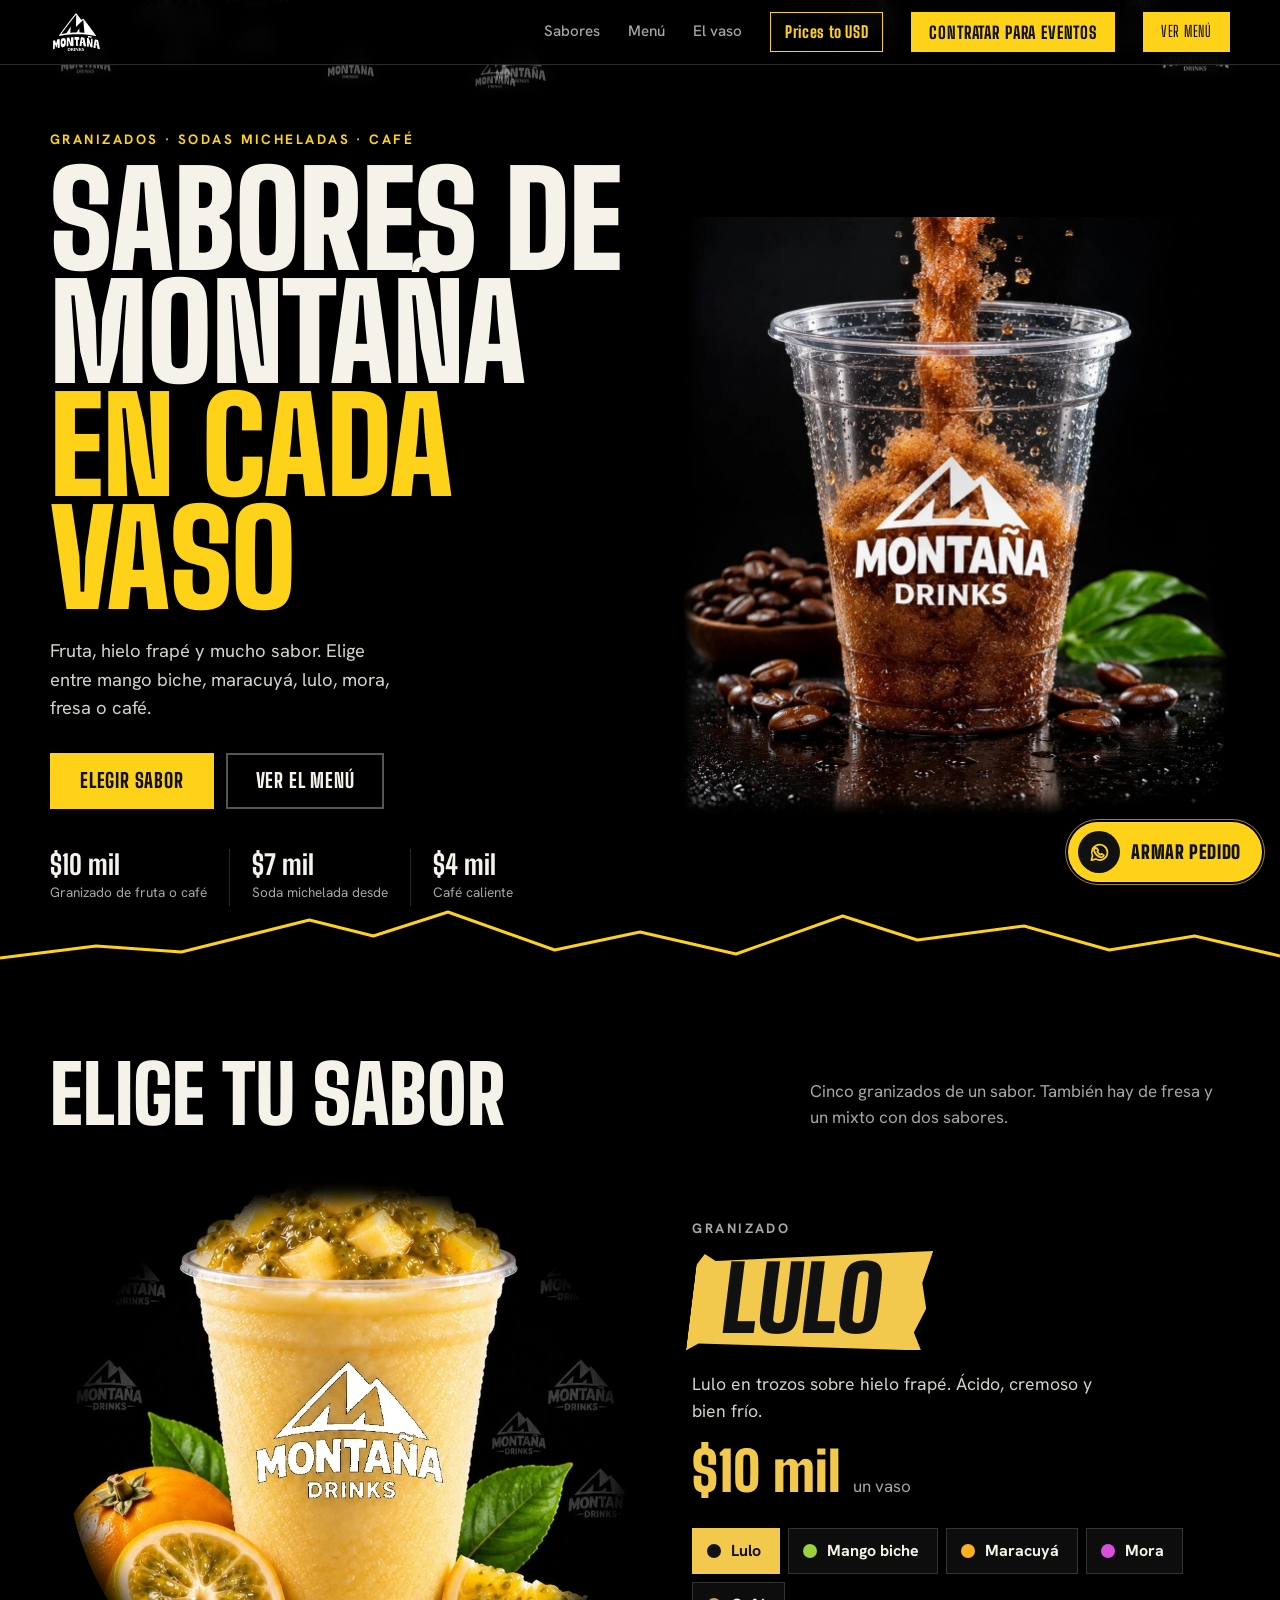
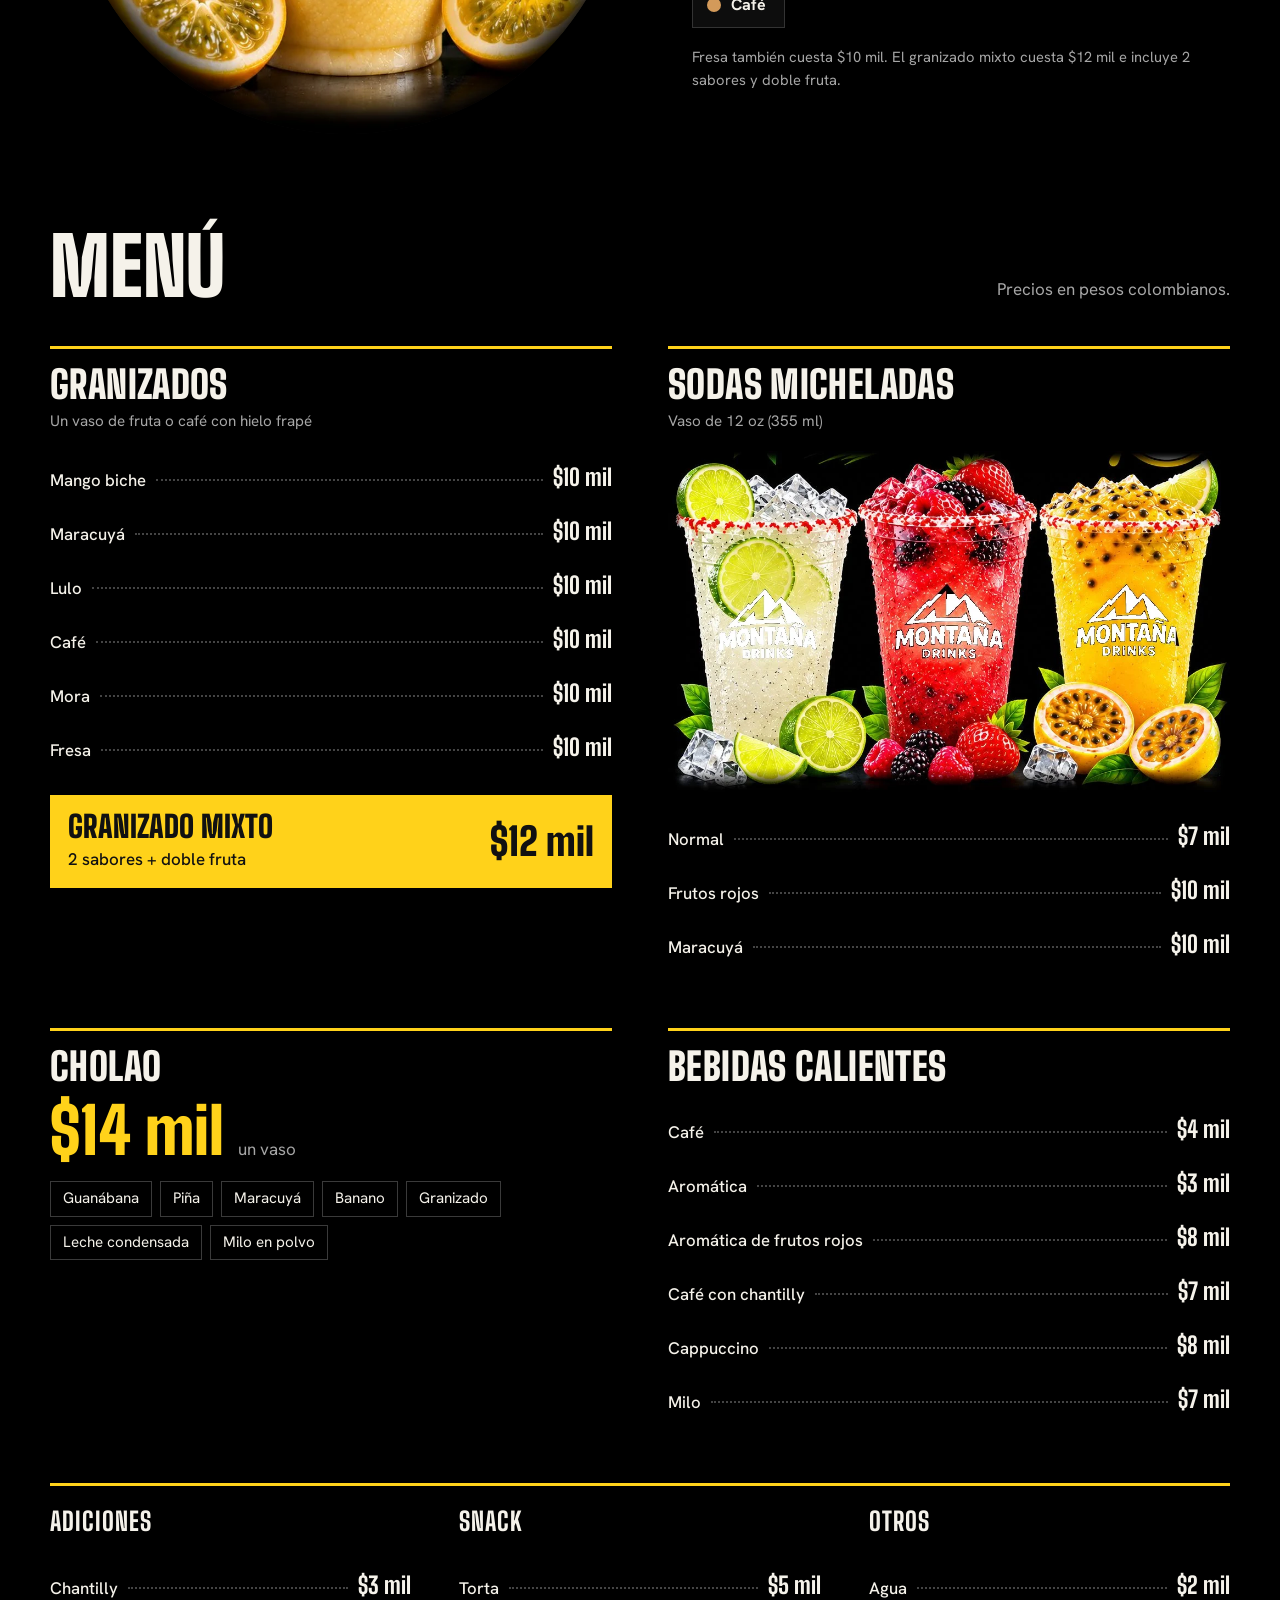
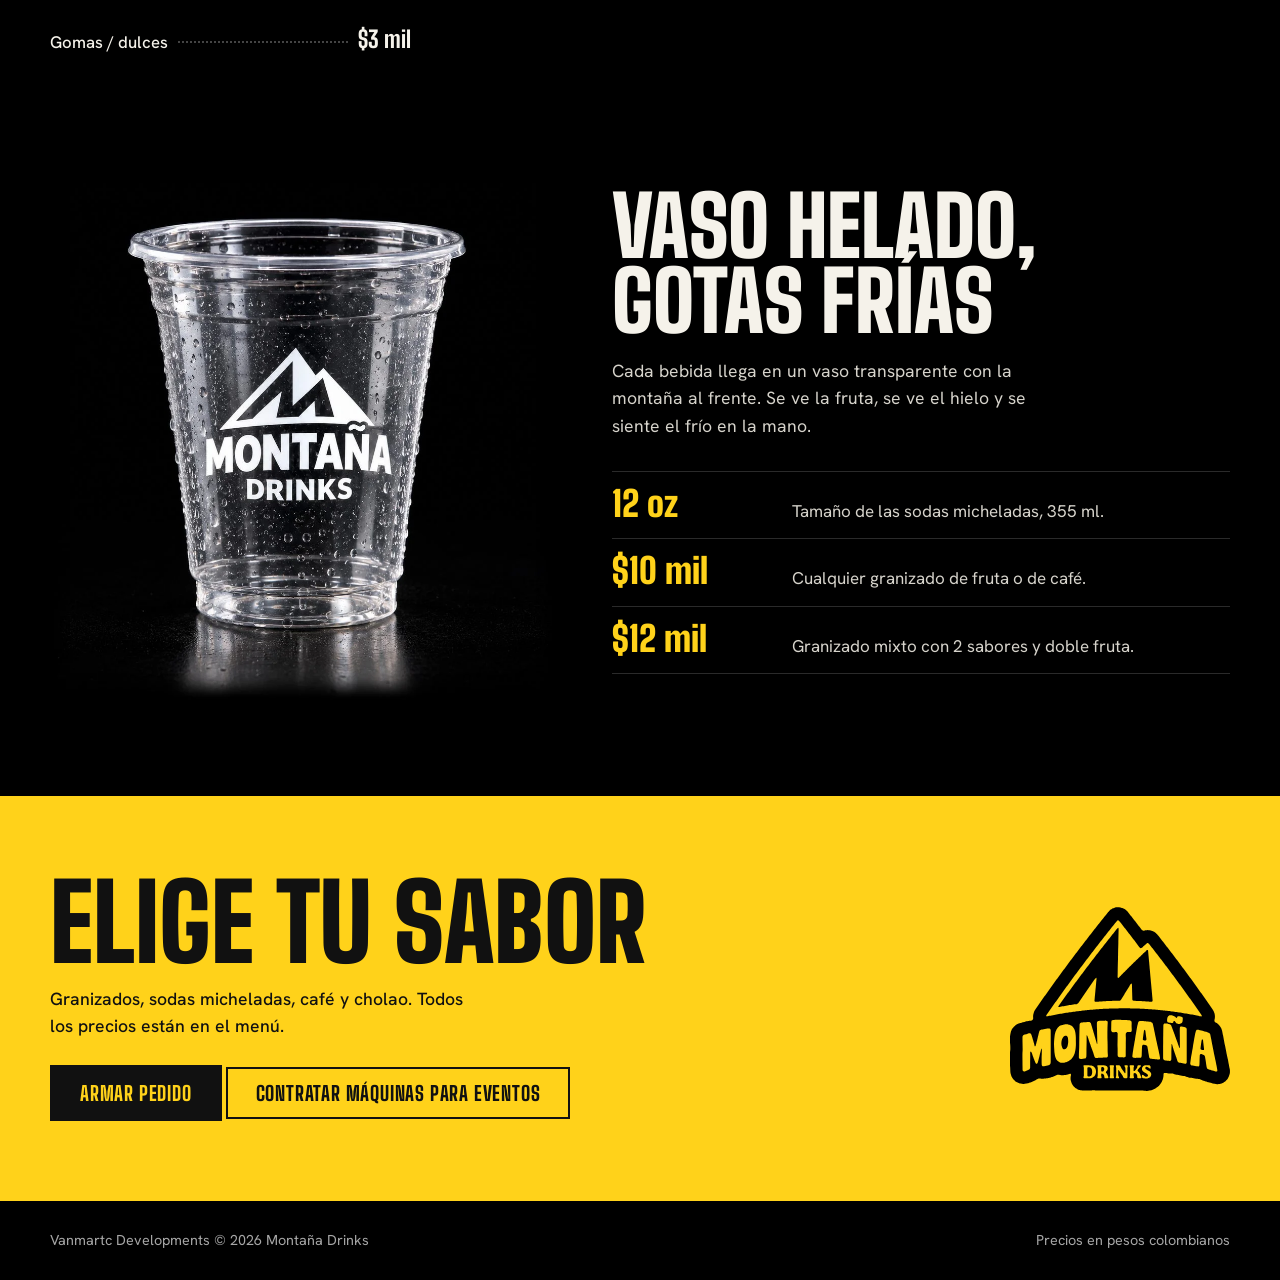
==== commit 81cc8e16: "ajustes card whatssap meta" ====
--- a/index.html
+++ b/index.html
@@ -11,7 +11,7 @@
     <meta name="keywords" content="granizados, sodas micheladas, café artesanal, cholao, bebidas frías, máquinas para eventos, Montaña Drinks, catering de bebidas">
     <meta name="author" content="Montaña Drinks">
     <meta name="robots" content="index, follow, max-image-preview:large, max-snippet:-1, max-video-preview:-1">
-    <link rel="canonical" href="https://montañadrinks.com/">
+    <link rel="canonical" href="https://xn--montaadrinks-ehb.com/">
 
     <!-- Geo y Configuración Móvil -->
     <meta name="geo.region" content="CO">
@@ -19,25 +19,25 @@
     <meta name="theme-color" content="#000000">
 
     <!-- Open Graph / Facebook / WhatsApp -->
-    <meta property="og:type" content="website">
-    <meta property="og:locale" content="es_CO">
-    <meta property="og:site_name" content="Montaña Drinks">
-    <meta property="og:title" content="Montaña Drinks | Granizados, Sodas Micheladas y Café Artesanal">
-    <meta property="og:description" content="Granizados de fruta natural, sodas micheladas, café y cholao. Alquiler de máquinas de granizados para tus eventos. Pide en línea por WhatsApp.">
-    <meta property="og:url" content="https://montañadrinks.com/">
-    <meta property="og:image" content="https://montañadrinks.com/img/pour.webp">
-    <meta property="og:image:secure_url" content="https://montañadrinks.com/img/pour.webp">
-    <meta property="og:image:type" content="image/webp">
-    <meta property="og:image:width" content="1100">
-    <meta property="og:image:height" content="1204">
-    <meta property="og:image:alt" content="Granizado artesanal de Montaña Drinks">
+    <meta property="og:type" content="website" />
+    <meta property="og:locale" content="es_CO" />
+    <meta property="og:site_name" content="Montaña Drinks" />
+    <meta property="og:url" content="https://xn--montaadrinks-ehb.com" />
+    <meta property="og:title" content="Montaña Drinks | Granizados, Sodas Micheladas y Café Artesanal" />
+    <meta property="og:description" content="Granizados de fruta natural, sodas micheladas, café y cholao. Alquiler de máquinas de granizados para tus eventos. Pide en línea por WhatsApp." />
+    <meta property="og:image" content="https://xn--montaadrinks-ehb.com/preview.jpg" />
+    <meta property="og:image:secure_url" content="https://xn--montaadrinks-ehb.com/preview.jpg" />
+    <meta property="og:image:type" content="image/jpeg" />
+    <meta property="og:image:width" content="1200" />
+    <meta property="og:image:height" content="630" />
+    <meta property="og:image:alt" content="Montaña Drinks - Granizados, Sodas Micheladas y Café Artesanal" />
 
     <!-- Twitter Card -->
     <meta name="twitter:card" content="summary_large_image">
     <meta name="twitter:title" content="Montaña Drinks | Granizados, Sodas Micheladas y Café Artesanal">
     <meta name="twitter:description" content="Granizados de fruta natural, sodas micheladas, café y cholao. Alquiler de máquinas para eventos y pedidos por WhatsApp.">
-    <meta name="twitter:image" content="https://montañadrinks.com/img/pour.webp">
-    <meta name="twitter:image:alt" content="Granizado artesanal de Montaña Drinks">
+    <meta name="twitter:image" content="https://xn--montaadrinks-ehb.com/preview.jpg">
+    <meta name="twitter:image:alt" content="Montaña Drinks - Granizados, Sodas Micheladas y Café Artesanal">
 
     <!-- Favicons y Web App Manifest -->
     <link rel="apple-touch-icon" sizes="180x180" href="apple-touch-icon.png">
@@ -60,23 +60,23 @@
       "@graph": [
         {
           "@type": "FoodEstablishment",
-          "@id": "https://montañadrinks.com/#business",
+          "@id": "https://xn--montaadrinks-ehb.com/#business",
           "name": "Montaña Drinks",
-          "url": "https://montañadrinks.com/",
-          "logo": "https://montañadrinks.com/img/logo.svg",
-          "image": "https://montañadrinks.com/img/pour.webp",
+          "url": "https://xn--montaadrinks-ehb.com/",
+          "logo": "https://xn--montaadrinks-ehb.com/img/logo.svg",
+          "image": "https://xn--montaadrinks-ehb.com/preview.jpg",
           "description": "Granizados artesanales de fruta natural, sodas micheladas, café y cholao. Servicio de máquinas para eventos.",
           "telephone": "+573045636955",
           "priceRange": "$$",
           "servesCuisine": ["Granizados", "Bebidas artesanales", "Café", "Sodas micheladas", "Cholao"],
-          "hasMenu": "https://montañadrinks.com/#menu",
+          "hasMenu": "https://xn--montaadrinks-ehb.com/#menu",
           "currenciesAccepted": "COP, USD",
           "paymentAccepted": "Cash, Transfer, Card"
         },
         {
           "@type": "WebSite",
-          "@id": "https://montañadrinks.com/#website",
-          "url": "https://montañadrinks.com/",
+          "@id": "https://xn--montaadrinks-ehb.com/#website",
+          "url": "https://xn--montaadrinks-ehb.com/",
           "name": "Montaña Drinks",
           "description": "Granizados, sodas micheladas, café y cholao. Frío de montaña en cada vaso.",
           "inLanguage": "es"
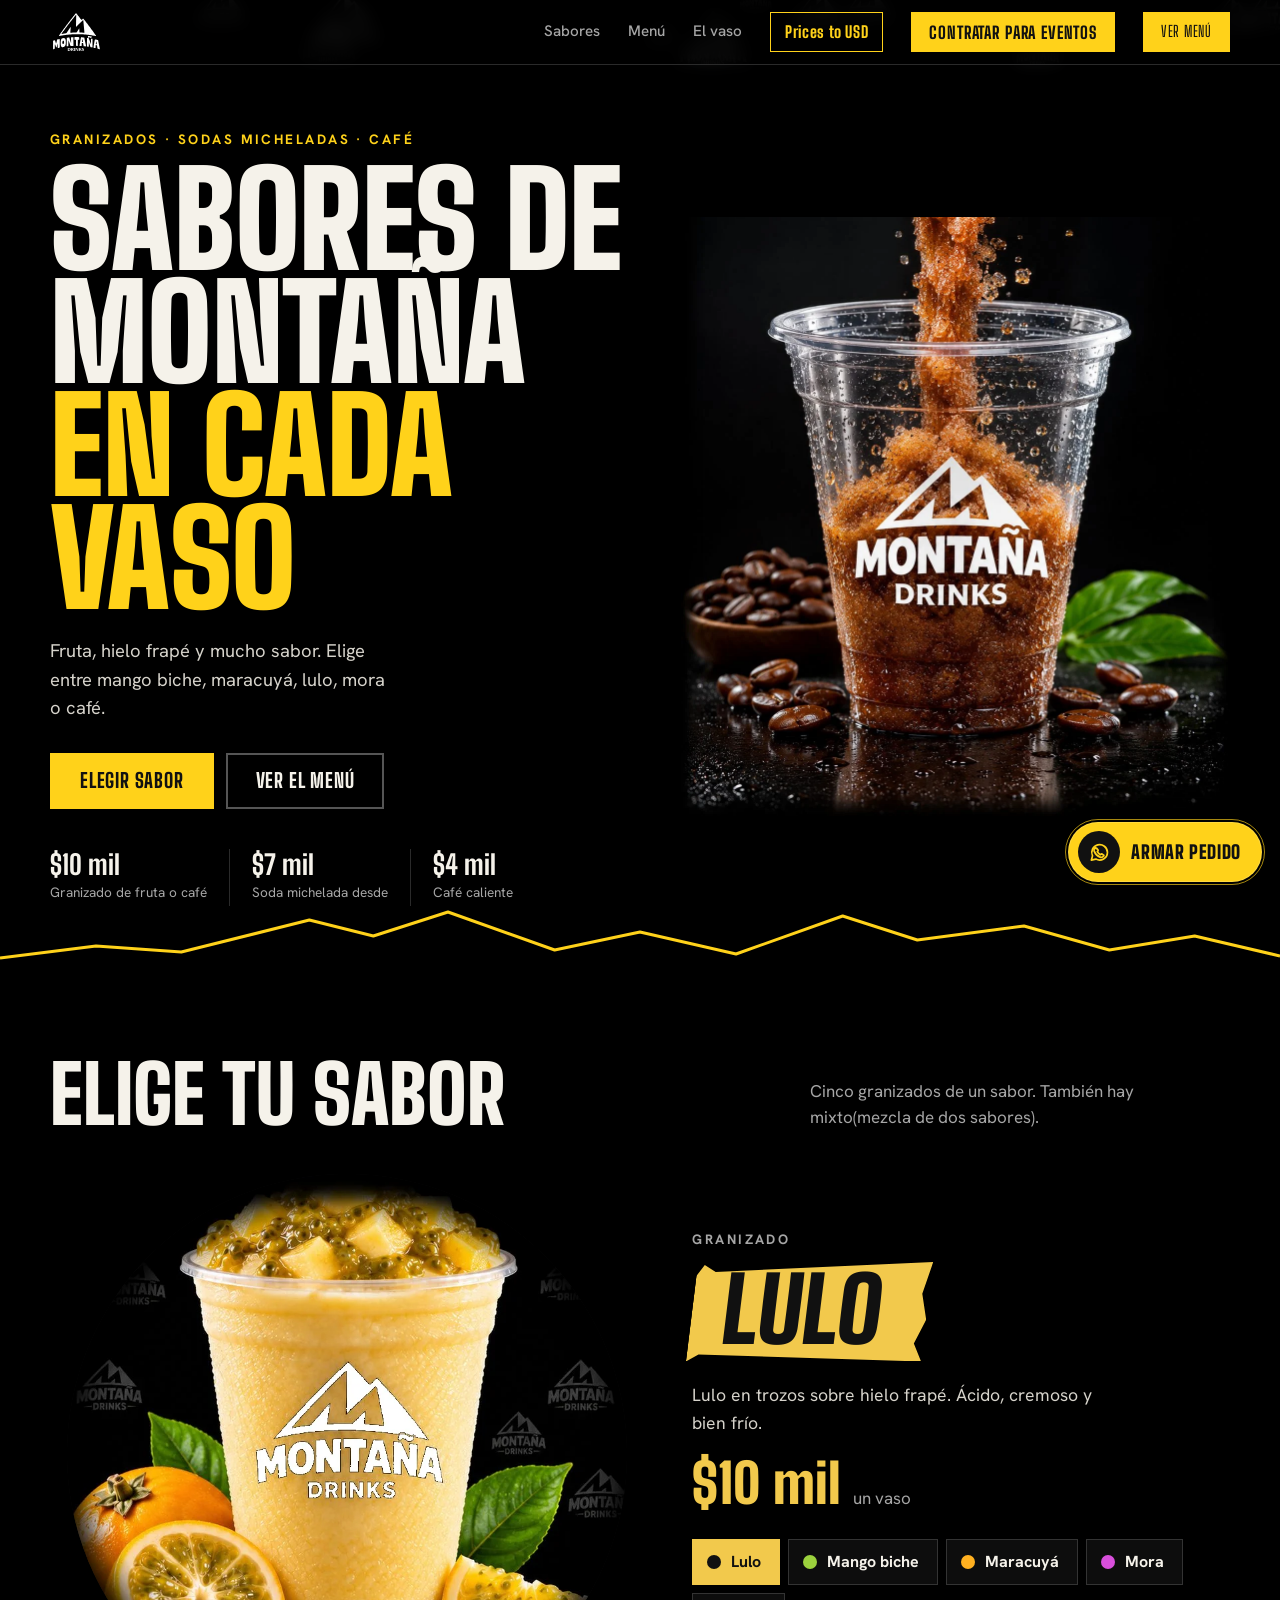
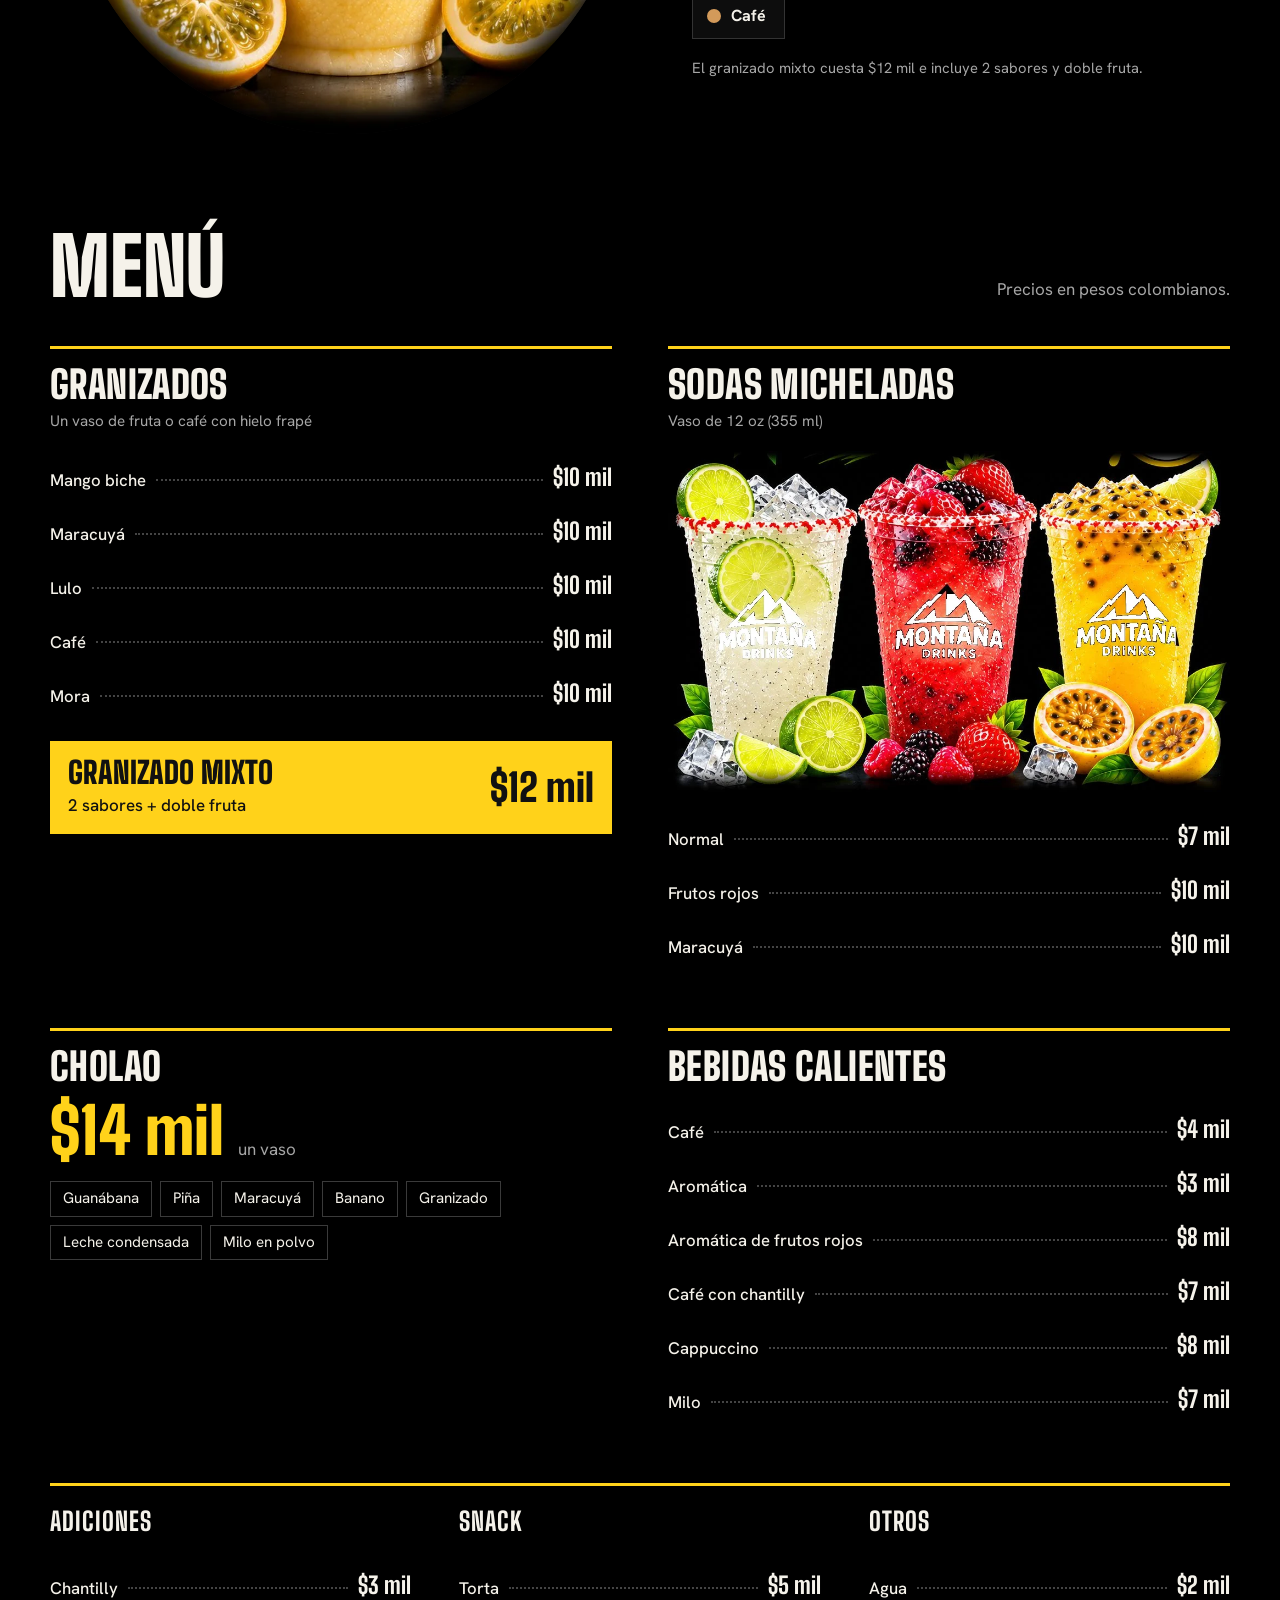
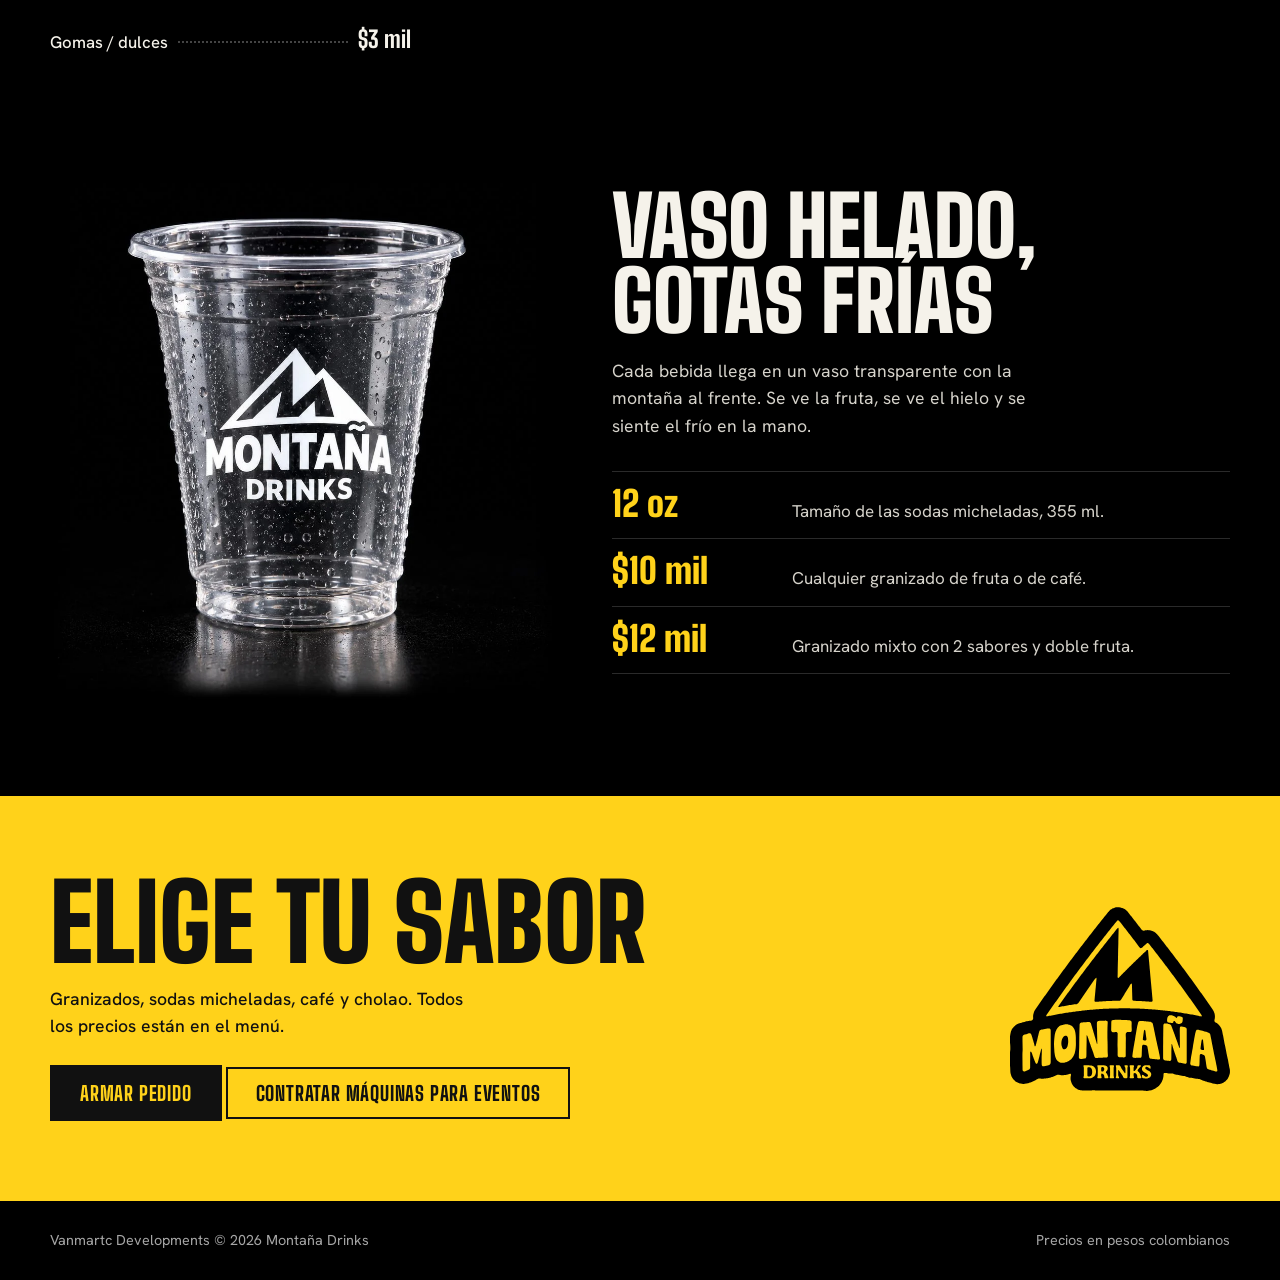
==== commit 709e3d3c: "fresa deleted, GraniCholao added" ====
--- a/index.html
+++ b/index.html
@@ -4,11 +4,13 @@
 <head>
     <meta charset="utf-8">
     <meta name="viewport" content="width=device-width, initial-scale=1, viewport-fit=cover">
-    
+
     <!-- SEO Primario -->
     <title>Montaña Drinks | Granizados, Sodas Micheladas y Café Artesanal</title>
-    <meta name="description" content="Granizados artesanales de fruta natural, sodas micheladas, café helado y caliente, y cholao. Alquiler de máquinas de granizados para eventos. Frío de montaña en cada vaso.">
-    <meta name="keywords" content="granizados, sodas micheladas, café artesanal, cholao, bebidas frías, máquinas para eventos, Montaña Drinks, catering de bebidas">
+    <meta name="description"
+        content="Granizados artesanales de fruta natural, sodas micheladas, café helado y caliente, y cholao. Alquiler de máquinas de granizados para eventos. Frío de montaña en cada vaso.">
+    <meta name="keywords"
+        content="granizados, sodas micheladas, café artesanal, cholao, bebidas frías, máquinas para eventos, Montaña Drinks, catering de bebidas">
     <meta name="author" content="Montaña Drinks">
     <meta name="robots" content="index, follow, max-image-preview:large, max-snippet:-1, max-video-preview:-1">
     <link rel="canonical" href="https://xn--montaadrinks-ehb.com/">
@@ -24,7 +26,8 @@
     <meta property="og:site_name" content="Montaña Drinks" />
     <meta property="og:url" content="https://xn--montaadrinks-ehb.com" />
     <meta property="og:title" content="Montaña Drinks | Granizados, Sodas Micheladas y Café Artesanal" />
-    <meta property="og:description" content="Granizados de fruta natural, sodas micheladas, café y cholao. Alquiler de máquinas de granizados para tus eventos. Pide en línea por WhatsApp." />
+    <meta property="og:description"
+        content="Granizados de fruta natural, sodas micheladas, café y cholao. Alquiler de máquinas de granizados para tus eventos. Pide en línea por WhatsApp." />
     <meta property="og:image" content="https://xn--montaadrinks-ehb.com/preview.jpg" />
     <meta property="og:image:secure_url" content="https://xn--montaadrinks-ehb.com/preview.jpg" />
     <meta property="og:image:type" content="image/jpeg" />
@@ -35,7 +38,8 @@
     <!-- Twitter Card -->
     <meta name="twitter:card" content="summary_large_image">
     <meta name="twitter:title" content="Montaña Drinks | Granizados, Sodas Micheladas y Café Artesanal">
-    <meta name="twitter:description" content="Granizados de fruta natural, sodas micheladas, café y cholao. Alquiler de máquinas para eventos y pedidos por WhatsApp.">
+    <meta name="twitter:description"
+        content="Granizados de fruta natural, sodas micheladas, café y cholao. Alquiler de máquinas para eventos y pedidos por WhatsApp.">
     <meta name="twitter:image" content="https://xn--montaadrinks-ehb.com/preview.jpg">
     <meta name="twitter:image:alt" content="Montaña Drinks - Granizados, Sodas Micheladas y Café Artesanal">
 
@@ -120,8 +124,8 @@
                 <div>
                     <p class="eyebrow">Granizados · Sodas micheladas · Café</p>
                     <h1 id="h-hero">Sabores de montaña <span>en cada vaso</span></h1>
-                    <p class="lead">Fruta, hielo frapé y mucho sabor. Elige entre mango biche, maracuyá, lulo, mora,
-                        fresa o café.</p>
+                    <p class="lead">Fruta, hielo frapé y mucho sabor. Elige entre mango biche, maracuyá, lulo, mora o
+                        café.</p>
                     <div class="cta-row">
                         <a class="btn" href="#sabores">Elegir sabor</a>
                         <a class="btn ghost" href="#menu">Ver el menú</a>
@@ -148,7 +152,7 @@
             <div class="wrap">
                 <div class="sec-head">
                     <h2 id="h-sabores">Elige tu sabor</h2>
-                    <p>Cinco granizados de un sabor. También hay de fresa y un mixto con dos sabores.</p>
+                    <p>Cinco granizados de un sabor. También hay mixto(mezcla de dos sabores).</p>
                 </div>
                 <div class="flavors" id="flavors">
                     <div class="stage" aria-label="Video del sabor seleccionado">
@@ -185,7 +189,7 @@
                                 data-desc="Café frío con chantilly y chocolate. Para quien quiere el café helado."
                                 style="--c:#d39a5a"><i></i>Café</button>
                         </div>
-                        <p class="note">Fresa también cuesta <span data-price-cop="10000">$10 mil</span>. El granizado
+                        <p class="note">El granizado
                             mixto cuesta <span data-price-cop="12000">$12 mil</span> e incluye 2 sabores y doble fruta.
                         </p>
                     </div>
@@ -213,8 +217,6 @@
                             <li class="row"><span class="nm">Café</span><span class="dots"></span><span class="pr"
                                     data-price-cop="10000">$10 mil</span></li>
                             <li class="row"><span class="nm">Mora</span><span class="dots"></span><span class="pr"
-                                    data-price-cop="10000">$10 mil</span></li>
-                            <li class="row"><span class="nm">Fresa</span><span class="dots"></span><span class="pr"
                                     data-price-cop="10000">$10 mil</span></li>
                         </ul>
                         <div class="mixto">
@@ -386,8 +388,6 @@
                                 Granizado de mora</option>
                             <option value="granizado-cafe" data-name="Granizado de café" data-order-price-cop="10000">
                                 Granizado de café</option>
-                            <option value="granizado-fresa" data-name="Granizado de fresa" data-order-price-cop="10000">
-                                Granizado de fresa</option>
                             <option value="granizado-mixto" data-name="Granizado mixto" data-order-price-cop="12000">
                                 Granizado mixto</option>
                         </optgroup>
@@ -400,7 +400,7 @@
                                 data-order-price-cop="10000">Maracuyá</option>
                         </optgroup>
                         <optgroup label="Cholao">
-                            <option value="cholao" data-name="Cholao" data-order-price-cop="14000">Cholao</option>
+                            <option value="cholao" data-name="Cholao" data-order-price-cop="14000">GraniCholao</option>
                         </optgroup>
                         <optgroup label="Bebidas calientes">
                             <option value="cafe-caliente" data-name="Café caliente" data-order-price-cop="4000">Café
@@ -433,7 +433,6 @@
                         <option>Mango biche</option>
                         <option>Maracuyá</option>
                         <option>Mora</option>
-                        <option>Fresa</option>
                         <option>Café</option>
                     </select>
                 </label>
@@ -443,7 +442,6 @@
                         <option>Lulo</option>
                         <option>Maracuyá</option>
                         <option>Mora</option>
-                        <option>Fresa</option>
                         <option>Café</option>
                     </select>
                 </label>
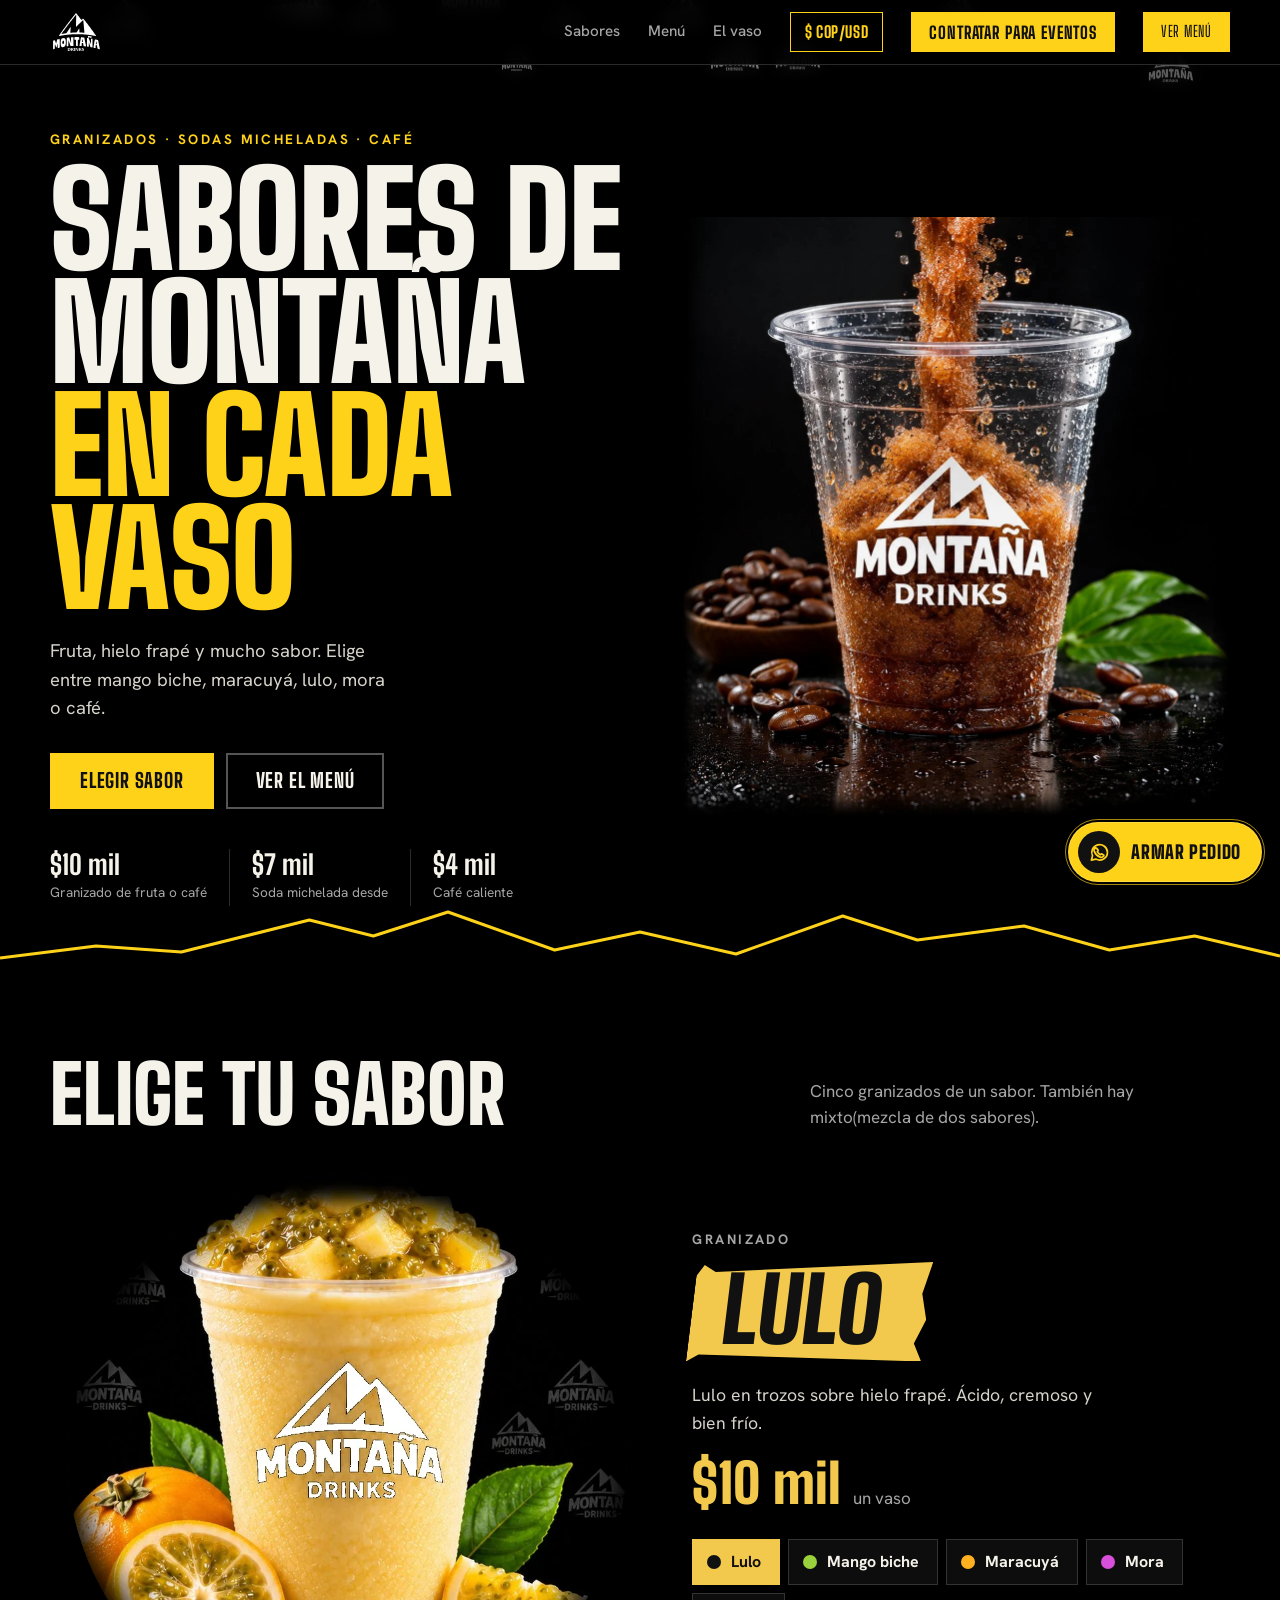
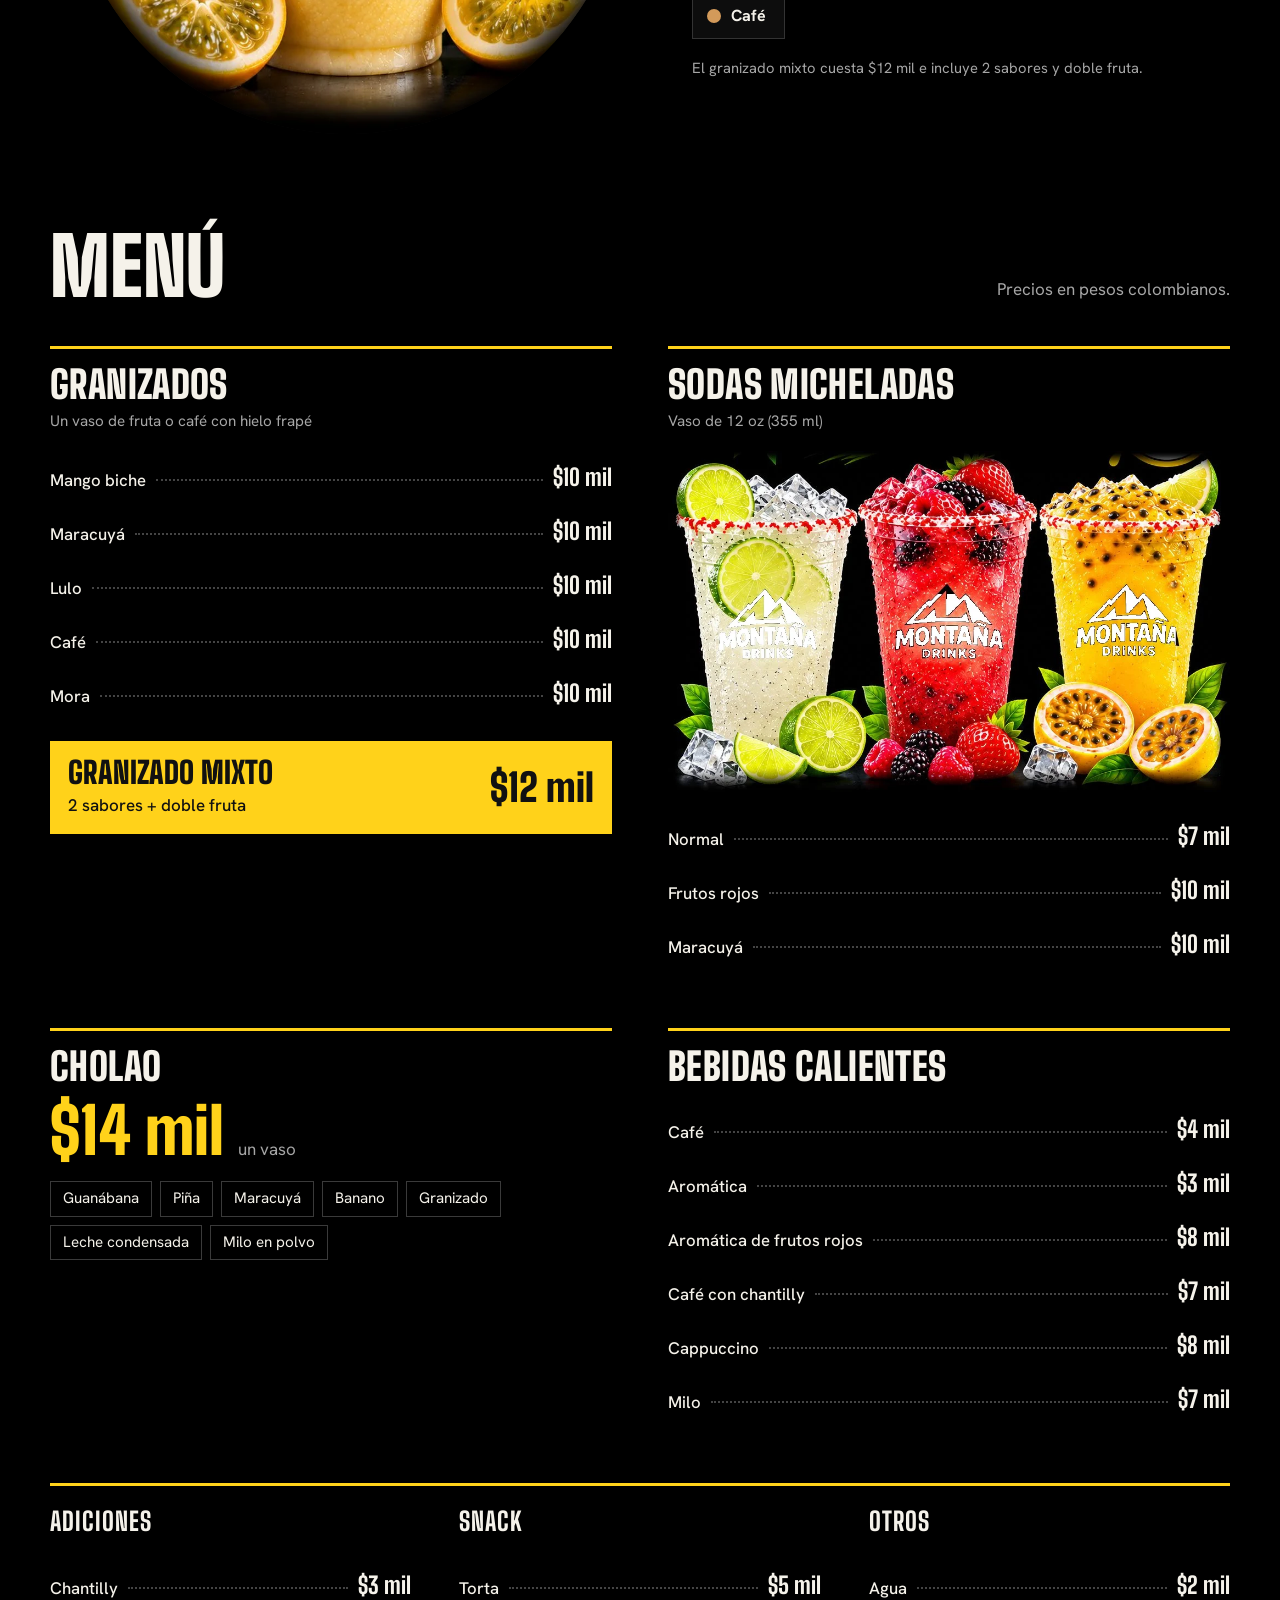
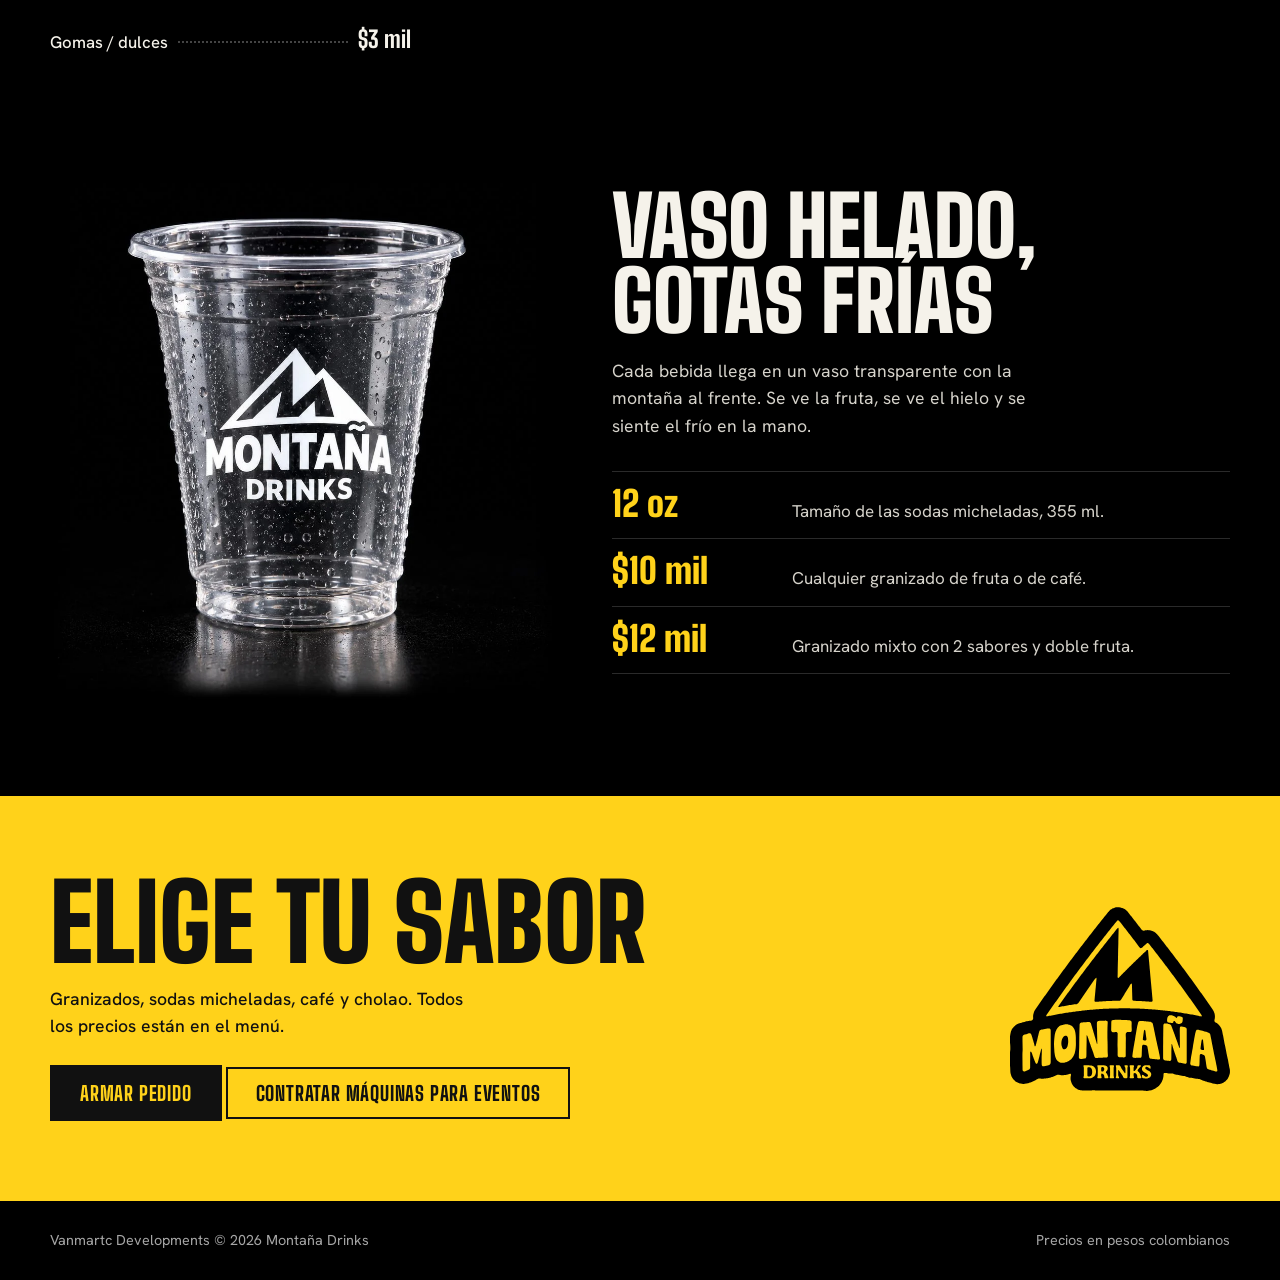
==== commit e5221c9a: "boton de precios y valor de divisa" ====
--- a/index.html
+++ b/index.html
@@ -7,10 +7,8 @@
 
     <!-- SEO Primario -->
     <title>Montaña Drinks | Granizados, Sodas Micheladas y Café Artesanal</title>
-    <meta name="description"
-        content="Granizados artesanales de fruta natural, sodas micheladas, café helado y caliente, y cholao. Alquiler de máquinas de granizados para eventos. Frío de montaña en cada vaso.">
-    <meta name="keywords"
-        content="granizados, sodas micheladas, café artesanal, cholao, bebidas frías, máquinas para eventos, Montaña Drinks, catering de bebidas">
+    <meta name="description" content="Granizados artesanales de fruta natural, sodas micheladas, café helado y caliente, y cholao. Alquiler de máquinas de granizados para eventos. Frío de montaña en cada vaso.">
+    <meta name="keywords" content="granizados, sodas micheladas, café artesanal, cholao, bebidas frías, máquinas para eventos, Montaña Drinks, catering de bebidas">
     <meta name="author" content="Montaña Drinks">
     <meta name="robots" content="index, follow, max-image-preview:large, max-snippet:-1, max-video-preview:-1">
     <link rel="canonical" href="https://xn--montaadrinks-ehb.com/">
@@ -26,8 +24,7 @@
     <meta property="og:site_name" content="Montaña Drinks" />
     <meta property="og:url" content="https://xn--montaadrinks-ehb.com" />
     <meta property="og:title" content="Montaña Drinks | Granizados, Sodas Micheladas y Café Artesanal" />
-    <meta property="og:description"
-        content="Granizados de fruta natural, sodas micheladas, café y cholao. Alquiler de máquinas de granizados para tus eventos. Pide en línea por WhatsApp." />
+    <meta property="og:description" content="Granizados de fruta natural, sodas micheladas, café y cholao. Alquiler de máquinas de granizados para tus eventos. Pide en línea por WhatsApp." />
     <meta property="og:image" content="https://xn--montaadrinks-ehb.com/preview.jpg" />
     <meta property="og:image:secure_url" content="https://xn--montaadrinks-ehb.com/preview.jpg" />
     <meta property="og:image:type" content="image/jpeg" />
@@ -38,8 +35,7 @@
     <!-- Twitter Card -->
     <meta name="twitter:card" content="summary_large_image">
     <meta name="twitter:title" content="Montaña Drinks | Granizados, Sodas Micheladas y Café Artesanal">
-    <meta name="twitter:description"
-        content="Granizados de fruta natural, sodas micheladas, café y cholao. Alquiler de máquinas para eventos y pedidos por WhatsApp.">
+    <meta name="twitter:description" content="Granizados de fruta natural, sodas micheladas, café y cholao. Alquiler de máquinas para eventos y pedidos por WhatsApp.">
     <meta name="twitter:image" content="https://xn--montaadrinks-ehb.com/preview.jpg">
     <meta name="twitter:image:alt" content="Montaña Drinks - Granizados, Sodas Micheladas y Café Artesanal">
 
@@ -53,40 +49,36 @@
     <!-- Fuentes y Estilos -->
     <link rel="preconnect" href="https://fonts.googleapis.com">
     <link rel="preconnect" href="https://fonts.gstatic.com" crossorigin>
-    <link rel="stylesheet"
-        href="https://fonts.googleapis.com/css2?family=Big+Shoulders+Display:wght@700;800;900&family=Hanken+Grotesk:wght@400;500;700&display=swap">
+    <link rel="stylesheet" href="https://fonts.googleapis.com/css2?family=Big+Shoulders+Display:wght@700;800;900&family=Hanken+Grotesk:wght@400;500;700&display=swap">
     <link rel="stylesheet" href="css/styles.css">
 
     <!-- Datos Estructurados JSON-LD (Schema.org) -->
     <script type="application/ld+json">
-    {
-      "@context": "https://schema.org",
-      "@graph": [
         {
-          "@type": "FoodEstablishment",
-          "@id": "https://xn--montaadrinks-ehb.com/#business",
-          "name": "Montaña Drinks",
-          "url": "https://xn--montaadrinks-ehb.com/",
-          "logo": "https://xn--montaadrinks-ehb.com/img/logo.svg",
-          "image": "https://xn--montaadrinks-ehb.com/preview.jpg",
-          "description": "Granizados artesanales de fruta natural, sodas micheladas, café y cholao. Servicio de máquinas para eventos.",
-          "telephone": "+573045636955",
-          "priceRange": "$$",
-          "servesCuisine": ["Granizados", "Bebidas artesanales", "Café", "Sodas micheladas", "Cholao"],
-          "hasMenu": "https://xn--montaadrinks-ehb.com/#menu",
-          "currenciesAccepted": "COP, USD",
-          "paymentAccepted": "Cash, Transfer, Card"
-        },
-        {
-          "@type": "WebSite",
-          "@id": "https://xn--montaadrinks-ehb.com/#website",
-          "url": "https://xn--montaadrinks-ehb.com/",
-          "name": "Montaña Drinks",
-          "description": "Granizados, sodas micheladas, café y cholao. Frío de montaña en cada vaso.",
-          "inLanguage": "es"
+            "@context": "https://schema.org",
+            "@graph": [{
+                "@type": "FoodEstablishment",
+                "@id": "https://xn--montaadrinks-ehb.com/#business",
+                "name": "Montaña Drinks",
+                "url": "https://xn--montaadrinks-ehb.com/",
+                "logo": "https://xn--montaadrinks-ehb.com/img/logo.svg",
+                "image": "https://xn--montaadrinks-ehb.com/preview.jpg",
+                "description": "Granizados artesanales de fruta natural, sodas micheladas, café y cholao. Servicio de máquinas para eventos.",
+                "telephone": "+573045636955",
+                "priceRange": "$$",
+                "servesCuisine": ["Granizados", "Bebidas artesanales", "Café", "Sodas micheladas", "Cholao"],
+                "hasMenu": "https://xn--montaadrinks-ehb.com/#menu",
+                "currenciesAccepted": "COP, USD",
+                "paymentAccepted": "Cash, Transfer, Card"
+            }, {
+                "@type": "WebSite",
+                "@id": "https://xn--montaadrinks-ehb.com/#website",
+                "url": "https://xn--montaadrinks-ehb.com/",
+                "name": "Montaña Drinks",
+                "description": "Granizados, sodas micheladas, café y cholao. Frío de montaña en cada vaso.",
+                "inLanguage": "es"
+            }]
         }
-      ]
-    }
     </script>
 </head>
 
@@ -98,16 +90,13 @@
 
     <header class="top">
         <div class="wrap">
-            <a class="brand" href="#top" aria-label="Montaña Drinks, inicio"><img src="img/logo.svg" width="53"
-                    height="44" alt="Montaña Drinks"></a>
+            <a class="brand" href="#top" aria-label="Montaña Drinks, inicio"><img src="img/logo.svg" width="53" height="44" alt="Montaña Drinks"></a>
             <nav class="nav" aria-label="Principal">
                 <a href="#sabores">Sabores</a>
                 <a href="#menu">Menú</a>
                 <a href="#vaso">El vaso</a>
-                <button class="currency-toggle" id="currencyToggle" type="button"
-                    aria-label="Mostrar precios en dólares estadounidenses" aria-pressed="false">Prices to USD</button>
-                <button class="btn-mini event-nav-button" id="openEventFromHeader" type="button"
-                    aria-label="Conoce el servicio de máquinas para eventos" aria-haspopup="dialog">
+                <button class="currency-toggle" id="currencyToggle" type="button" aria-label="Mostrar precios en dólares estadounidenses" aria-pressed="false"> $ COP/USD</button>
+                <button class="btn-mini event-nav-button" id="openEventFromHeader" type="button" aria-label="Conoce el servicio de máquinas para eventos" aria-haspopup="dialog">
                     <span class="event-nav-long">Contratar para eventos</span>
                     <span class="event-nav-short" aria-hidden="true">Eventos</span>
                 </button>
@@ -118,14 +107,13 @@
 
     <main id="top">
         <section class="hero" aria-labelledby="h-hero">
-            <video class="hero-video" id="heroVideo" autoplay muted loop playsinline preload="metadata"
-                aria-hidden="true" hidden></video>
+            <video class="hero-video" id="heroVideo" autoplay muted loop playsinline preload="metadata" aria-hidden="true" hidden></video>
             <div class="wrap">
                 <div>
                     <p class="eyebrow">Granizados · Sodas micheladas · Café</p>
                     <h1 id="h-hero">Sabores de montaña <span>en cada vaso</span></h1>
-                    <p class="lead">Fruta, hielo frapé y mucho sabor. Elige entre mango biche, maracuyá, lulo, mora o
-                        café.</p>
+                    <p class="lead">Fruta, hielo frapé y mucho sabor. Elige entre mango biche, maracuyá, lulo, mora o café.
+                    </p>
                     <div class="cta-row">
                         <a class="btn" href="#sabores">Elegir sabor</a>
                         <a class="btn ghost" href="#menu">Ver el menú</a>
@@ -137,8 +125,7 @@
                     </ul>
                 </div>
                 <div class="hero-media">
-                    <img src="img/pour.webp" width="1100" height="1204"
-                        alt="Granizado de café cayendo en un vaso transparente de Montaña Drinks, con gotas y granos de café alrededor">
+                    <img src="img/pour.webp" width="1100" height="1204" alt="Granizado de café cayendo en un vaso transparente de Montaña Drinks, con gotas y granos de café alrededor">
                 </div>
             </div>
         </section>
@@ -156,41 +143,25 @@
                 </div>
                 <div class="flavors" id="flavors">
                     <div class="stage" aria-label="Video del sabor seleccionado">
-                        <video class="is-active" data-flavor="lulo" src="videos/lulo.mp4" poster="img/lulo.webp"
-                            autoplay muted loop playsinline preload="auto" aria-hidden="true"></video>
+                        <video class="is-active" data-flavor="lulo" src="videos/lulo.mp4" poster="img/lulo.webp" autoplay muted loop playsinline preload="auto" aria-hidden="true"></video>
                         <video poster="img/mango.webp" muted loop playsinline preload="none" aria-hidden="true"></video>
                     </div>
                     <div class="info">
                         <p class="kicker">Granizado</p>
                         <h3 class="flavor-name" id="flavorName">Lulo</h3>
-                        <p class="flavor-desc" id="flavorDesc">Lulo en trozos sobre hielo frapé. Ácido, cremoso y bien
-                            frío.</p>
+                        <p class="flavor-desc" id="flavorDesc">Lulo en trozos sobre hielo frapé. Ácido, cremoso y bien frío.
+                        </p>
                         <p class="flavor-price"><b id="flavorPrice" data-price-cop="10000">$10 mil</b><span>un
                                 vaso</span></p>
                         <div class="picker" role="group" aria-label="Sabores de granizado">
-                            <button type="button" aria-pressed="true" data-id="lulo" data-name="Lulo" data-c="#f2c94c"
-                                data-img="img/lulo.webp" data-video="videos/lulo.mp4"
-                                data-desc="Lulo en trozos sobre hielo frapé. Ácido, cremoso y bien frío."
-                                style="--c:#f2c94c"><i></i>Lulo</button>
-                            <button type="button" aria-pressed="false" data-id="mango" data-name="Mango biche"
-                                data-c="#9bd13d" data-img="img/mango.webp" data-video="videos/mangobiche.mp4"
-                                data-desc="Mango verde en láminas con un toque picante encima. Verde, fresco y con carácter."
+                            <button type="button" aria-pressed="true" data-id="lulo" data-name="Lulo" data-c="#f2c94c" data-img="img/lulo.webp" data-video="videos/lulo.mp4" data-desc="Lulo en trozos sobre hielo frapé. Ácido, cremoso y bien frío." style="--c:#f2c94c"><i></i>Lulo</button>
+                            <button type="button" aria-pressed="false" data-id="mango" data-name="Mango biche" data-c="#9bd13d" data-img="img/mango.webp" data-video="videos/mangobiche.mp4" data-desc="Mango verde en láminas con un toque picante encima. Verde, fresco y con carácter."
                                 style="--c:#9bd13d"><i></i>Mango biche</button>
-                            <button type="button" aria-pressed="false" data-id="maracuya" data-name="Maracuyá"
-                                data-c="#ffb020" data-img="img/maracuya.webp" data-video="videos/maracuya.mp4"
-                                data-desc="Pulpa de maracuyá con semillas sobre hielo. Tropical, ácido y brillante."
-                                style="--c:#ffb020"><i></i>Maracuyá</button>
-                            <button type="button" aria-pressed="false" data-id="mora" data-name="Mora" data-c="#d84fdb"
-                                data-img="img/mora.webp" data-video="videos/blackberry.mp4"
-                                data-desc="Moras frescas sobre hielo rosado. Dulce, ácida y con color de sobra."
-                                style="--c:#d84fdb"><i></i>Mora</button>
-                            <button type="button" aria-pressed="false" data-id="cafe" data-name="Café" data-c="#d39a5a"
-                                data-img="img/cafe.webp" data-video="videos/cafe.mp4"
-                                data-desc="Café frío con chantilly y chocolate. Para quien quiere el café helado."
-                                style="--c:#d39a5a"><i></i>Café</button>
+                            <button type="button" aria-pressed="false" data-id="maracuya" data-name="Maracuyá" data-c="#ffb020" data-img="img/maracuya.webp" data-video="videos/maracuya.mp4" data-desc="Pulpa de maracuyá con semillas sobre hielo. Tropical, ácido y brillante." style="--c:#ffb020"><i></i>Maracuyá</button>
+                            <button type="button" aria-pressed="false" data-id="mora" data-name="Mora" data-c="#d84fdb" data-img="img/mora.webp" data-video="videos/blackberry.mp4" data-desc="Moras frescas sobre hielo rosado. Dulce, ácida y con color de sobra." style="--c:#d84fdb"><i></i>Mora</button>
+                            <button type="button" aria-pressed="false" data-id="cafe" data-name="Café" data-c="#d39a5a" data-img="img/cafe.webp" data-video="videos/cafe.mp4" data-desc="Café frío con chantilly y chocolate. Para quien quiere el café helado." style="--c:#d39a5a"><i></i>Café</button>
                         </div>
-                        <p class="note">El granizado
-                            mixto cuesta <span data-price-cop="12000">$12 mil</span> e incluye 2 sabores y doble fruta.
+                        <p class="note">El granizado mixto cuesta <span data-price-cop="12000">$12 mil</span> e incluye 2 sabores y doble fruta.
                         </p>
                     </div>
                 </div>
@@ -208,16 +179,11 @@
                         <h3>Granizados</h3>
                         <p class="sub">Un vaso de fruta o café con hielo frapé</p>
                         <ul class="rows">
-                            <li class="row"><span class="nm">Mango biche</span><span class="dots"></span><span
-                                    class="pr" data-price-cop="10000">$10 mil</span></li>
-                            <li class="row"><span class="nm">Maracuyá</span><span class="dots"></span><span class="pr"
-                                    data-price-cop="10000">$10 mil</span></li>
-                            <li class="row"><span class="nm">Lulo</span><span class="dots"></span><span class="pr"
-                                    data-price-cop="10000">$10 mil</span></li>
-                            <li class="row"><span class="nm">Café</span><span class="dots"></span><span class="pr"
-                                    data-price-cop="10000">$10 mil</span></li>
-                            <li class="row"><span class="nm">Mora</span><span class="dots"></span><span class="pr"
-                                    data-price-cop="10000">$10 mil</span></li>
+                            <li class="row"><span class="nm">Mango biche</span><span class="dots"></span><span class="pr" data-price-cop="10000">$10 mil</span></li>
+                            <li class="row"><span class="nm">Maracuyá</span><span class="dots"></span><span class="pr" data-price-cop="10000">$10 mil</span></li>
+                            <li class="row"><span class="nm">Lulo</span><span class="dots"></span><span class="pr" data-price-cop="10000">$10 mil</span></li>
+                            <li class="row"><span class="nm">Café</span><span class="dots"></span><span class="pr" data-price-cop="10000">$10 mil</span></li>
+                            <li class="row"><span class="nm">Mora</span><span class="dots"></span><span class="pr" data-price-cop="10000">$10 mil</span></li>
                         </ul>
                         <div class="mixto">
                             <div><b>Granizado mixto</b><br><span>2 sabores + doble fruta</span></div>
@@ -228,15 +194,11 @@
                     <article class="board">
                         <h3>Sodas micheladas</h3>
                         <p class="sub">Vaso de 12 oz (355 ml)</p>
-                        <img class="sodas-img" src="img/sodas.webp" width="1024" height="620"
-                            alt="Tres sodas micheladas: normal con limón, frutos rojos y maracuyá, con borde escarchado">
+                        <img class="sodas-img" src="img/sodas.webp" width="1024" height="620" alt="Tres sodas micheladas: normal con limón, frutos rojos y maracuyá, con borde escarchado">
                         <ul class="rows">
-                            <li class="row"><span class="nm">Normal</span><span class="dots"></span><span class="pr"
-                                    data-price-cop="7000">$7 mil</span></li>
-                            <li class="row"><span class="nm">Frutos rojos</span><span class="dots"></span><span
-                                    class="pr" data-price-cop="10000">$10 mil</span></li>
-                            <li class="row"><span class="nm">Maracuyá</span><span class="dots"></span><span class="pr"
-                                    data-price-cop="10000">$10 mil</span></li>
+                            <li class="row"><span class="nm">Normal</span><span class="dots"></span><span class="pr" data-price-cop="7000">$7 mil</span></li>
+                            <li class="row"><span class="nm">Frutos rojos</span><span class="dots"></span><span class="pr" data-price-cop="10000">$10 mil</span></li>
+                            <li class="row"><span class="nm">Maracuyá</span><span class="dots"></span><span class="pr" data-price-cop="10000">$10 mil</span></li>
                         </ul>
                     </article>
 
@@ -257,18 +219,12 @@
                     <article class="board">
                         <h3>Bebidas calientes</h3>
                         <ul class="rows">
-                            <li class="row"><span class="nm">Café</span><span class="dots"></span><span class="pr"
-                                    data-price-cop="4000">$4 mil</span></li>
-                            <li class="row"><span class="nm">Aromática</span><span class="dots"></span><span class="pr"
-                                    data-price-cop="3000">$3 mil</span></li>
-                            <li class="row"><span class="nm">Aromática de frutos rojos</span><span
-                                    class="dots"></span><span class="pr" data-price-cop="8000">$8 mil</span></li>
-                            <li class="row"><span class="nm">Café con chantilly</span><span class="dots"></span><span
-                                    class="pr" data-price-cop="7000">$7 mil</span></li>
-                            <li class="row"><span class="nm">Cappuccino</span><span class="dots"></span><span class="pr"
-                                    data-price-cop="8000">$8 mil</span></li>
-                            <li class="row"><span class="nm">Milo</span><span class="dots"></span><span class="pr"
-                                    data-price-cop="7000">$7 mil</span></li>
+                            <li class="row"><span class="nm">Café</span><span class="dots"></span><span class="pr" data-price-cop="4000">$4 mil</span></li>
+                            <li class="row"><span class="nm">Aromática</span><span class="dots"></span><span class="pr" data-price-cop="3000">$3 mil</span></li>
+                            <li class="row"><span class="nm">Aromática de frutos rojos</span><span class="dots"></span><span class="pr" data-price-cop="8000">$8 mil</span></li>
+                            <li class="row"><span class="nm">Café con chantilly</span><span class="dots"></span><span class="pr" data-price-cop="7000">$7 mil</span></li>
+                            <li class="row"><span class="nm">Cappuccino</span><span class="dots"></span><span class="pr" data-price-cop="8000">$8 mil</span></li>
+                            <li class="row"><span class="nm">Milo</span><span class="dots"></span><span class="pr" data-price-cop="7000">$7 mil</span></li>
                         </ul>
                     </article>
 
@@ -277,25 +233,21 @@
                             <div>
                                 <h4>Adiciones</h4>
                                 <ul class="rows">
-                                    <li class="row"><span class="nm">Chantilly</span><span class="dots"></span><span
-                                            class="pr" data-price-cop="3000">$3 mil</span></li>
-                                    <li class="row"><span class="nm">Gomas / dulces</span><span
-                                            class="dots"></span><span class="pr" data-price-cop="3000">$3 mil</span>
+                                    <li class="row"><span class="nm">Chantilly</span><span class="dots"></span><span class="pr" data-price-cop="3000">$3 mil</span></li>
+                                    <li class="row"><span class="nm">Gomas / dulces</span><span class="dots"></span><span class="pr" data-price-cop="3000">$3 mil</span>
                                     </li>
                                 </ul>
                             </div>
                             <div>
                                 <h4>Snack</h4>
                                 <ul class="rows">
-                                    <li class="row"><span class="nm">Torta</span><span class="dots"></span><span
-                                            class="pr" data-price-cop="5000">$5 mil</span></li>
+                                    <li class="row"><span class="nm">Torta</span><span class="dots"></span><span class="pr" data-price-cop="5000">$5 mil</span></li>
                                 </ul>
                             </div>
                             <div>
                                 <h4>Otros</h4>
                                 <ul class="rows">
-                                    <li class="row"><span class="nm">Agua</span><span class="dots"></span><span
-                                            class="pr" data-price-cop="2000">$2 mil</span></li>
+                                    <li class="row"><span class="nm">Agua</span><span class="dots"></span><span class="pr" data-price-cop="2000">$2 mil</span></li>
                                 </ul>
                             </div>
                         </div>
@@ -306,12 +258,10 @@
 
         <section class="sec" id="vaso" aria-labelledby="h-vaso" style="padding-top:0">
             <div class="wrap cup">
-                <img src="img/vaso.webp" width="1000" height="1061"
-                    alt="Vaso transparente de Montaña Drinks cubierto de gotas de agua sobre fondo negro">
+                <img src="img/vaso.webp" width="1000" height="1061" alt="Vaso transparente de Montaña Drinks cubierto de gotas de agua sobre fondo negro">
                 <div>
                     <h2 id="h-vaso">Vaso helado, gotas frías</h2>
-                    <p>Cada bebida llega en un vaso transparente con la montaña al frente. Se ve la fruta, se ve el
-                        hielo y se siente el frío en la mano.</p>
+                    <p>Cada bebida llega en un vaso transparente con la montaña al frente. Se ve la fruta, se ve el hielo y se siente el frío en la mano.</p>
                     <dl class="stats">
                         <div>
                             <dt>12 oz</dt>
@@ -351,8 +301,7 @@
         </div>
     </footer>
 
-    <button class="whatsapp-float" id="whatsappFloat" type="button" aria-label="Armar pedido por WhatsApp"
-        aria-haspopup="dialog">
+    <button class="whatsapp-float" id="whatsappFloat" type="button" aria-label="Armar pedido por WhatsApp" aria-haspopup="dialog">
         <span class="whatsapp-icon" aria-hidden="true">
             <svg viewBox="0 0 24 24">
                 <path d="M20.3 11.7a8.2 8.2 0 0 1-12.1 7.2L3.5 20l1.2-4.5a8.2 8.2 0 1 1 15.6-3.8Z"></path>
@@ -446,8 +395,8 @@
                     </select>
                 </label>
             </div>
-            <p class="order-mixed-error" id="mixedFlavorError" hidden>Elige dos sabores diferentes para el granizado
-                mixto.</p>
+            <p class="order-mixed-error" id="mixedFlavorError" hidden>Elige dos sabores diferentes para el granizado mixto.
+            </p>
 
             <fieldset class="order-addons">
                 <legend>Adiciones por unidad</legend>
@@ -487,8 +436,7 @@
                 </div>
                 <div class="event-dialog-actions">
                     <img class="event-dialog-logo" src="img/logo.svg" width="600" height="502" alt="Montaña Drinks">
-                    <button class="order-close" id="closeEvent" type="button"
-                        aria-label="Cerrar información de eventos">×</button>
+                    <button class="order-close" id="closeEvent" type="button" aria-label="Cerrar información de eventos">×</button>
                 </div>
             </div>
             <p class="event-dialog-copy">
@@ -501,69 +449,54 @@
                     colorantes.</strong>
             </p>
             <div class="event-carousel">
-                <div class="event-gallery" id="eventGallery" role="list"
-                    aria-label="Galería de eventos. Desliza para ver las seis imágenes." tabindex="0">
+                <div class="event-gallery" id="eventGallery" role="list" aria-label="Galería de eventos. Desliza para ver las seis imágenes." tabindex="0">
                     <span class="event-gallery-spacer" aria-hidden="true"></span>
                     <figure class="event-slide" role="listitem">
-                        <img src="img/evento1.webp" width="2752" height="1536" alt="Montaña Drinks en un evento"
-                            loading="lazy" decoding="async">
+                        <img src="img/evento1.webp" width="2752" height="1536" alt="Montaña Drinks en un evento" loading="lazy" decoding="async">
                         <figcaption>Momentos para compartir</figcaption>
                     </figure>
                     <figure class="event-slide" role="listitem">
-                        <img src="img/evento2.webp" width="2752" height="1536"
-                            alt="Servicio de Montaña Drinks para invitados" loading="lazy" decoding="async">
+                        <img src="img/evento2.webp" width="2752" height="1536" alt="Servicio de Montaña Drinks para invitados" loading="lazy" decoding="async">
                         <figcaption>Un brindis diferente</figcaption>
                     </figure>
                     <figure class="event-slide" role="listitem">
-                        <img src="img/evento3.webp" width="2752" height="1536"
-                            alt="Montaña Drinks acompañando una celebración" loading="lazy" decoding="async">
+                        <img src="img/evento3.webp" width="2752" height="1536" alt="Montaña Drinks acompañando una celebración" loading="lazy" decoding="async">
                         <figcaption>El sabor de celebrar</figcaption>
                     </figure>
                     <figure class="event-slide" role="listitem">
-                        <img src="img/evento4.webp" width="2752" height="1536" alt="Estación de granizados para eventos"
-                            loading="lazy" decoding="async">
+                        <img src="img/evento4.webp" width="2752" height="1536" alt="Estación de granizados para eventos" loading="lazy" decoding="async">
                         <figcaption>Hecho para compartir</figcaption>
                     </figure>
                     <figure class="event-slide" role="listitem">
-                        <img src="img/evento5.webp" width="2752" height="1536"
-                            alt="Máquinas de granizados Montaña Drinks para eventos" loading="lazy" decoding="async">
+                        <img src="img/evento5.webp" width="2752" height="1536" alt="Máquinas de granizados Montaña Drinks para eventos" loading="lazy" decoding="async">
                         <figcaption>Tu evento, más refrescante</figcaption>
                     </figure>
                     <figure class="event-slide" role="listitem">
-                        <img src="img/evento6.webp" width="2752" height="1536"
-                            alt="Experiencia Montaña Drinks en una celebración" loading="lazy" decoding="async">
+                        <img src="img/evento6.webp" width="2752" height="1536" alt="Experiencia Montaña Drinks en una celebración" loading="lazy" decoding="async">
                         <figcaption>Una experiencia que se disfruta</figcaption>
                     </figure>
                     <span class="event-gallery-spacer" aria-hidden="true"></span>
                 </div>
                 <div class="event-carousel-controls">
                     <div class="event-carousel-arrows">
-                        <button class="event-carousel-arrow" id="eventCarouselPrev" type="button"
-                            aria-label="Ver imágenes anteriores" disabled>
+                        <button class="event-carousel-arrow" id="eventCarouselPrev" type="button" aria-label="Ver imágenes anteriores" disabled>
                             <svg viewBox="0 0 24 24" aria-hidden="true">
                                 <path d="m15 18-6-6 6-6"></path>
                             </svg>
                         </button>
-                        <button class="event-carousel-arrow" id="eventCarouselNext" type="button"
-                            aria-label="Ver más imágenes">
+                        <button class="event-carousel-arrow" id="eventCarouselNext" type="button" aria-label="Ver más imágenes">
                             <svg viewBox="0 0 24 24" aria-hidden="true">
                                 <path d="m9 18 6-6-6-6"></path>
                             </svg>
                         </button>
                     </div>
                     <div class="event-carousel-dots" role="group" aria-label="Elegir imagen del carrusel">
-                        <button class="event-carousel-dot" type="button" data-event-slide="0" aria-label="Ir a imagen 1"
-                            aria-current="true"></button>
-                        <button class="event-carousel-dot" type="button" data-event-slide="1"
-                            aria-label="Ir a imagen 2"></button>
-                        <button class="event-carousel-dot" type="button" data-event-slide="2"
-                            aria-label="Ir a imagen 3"></button>
-                        <button class="event-carousel-dot" type="button" data-event-slide="3"
-                            aria-label="Ir a imagen 4"></button>
-                        <button class="event-carousel-dot" type="button" data-event-slide="4"
-                            aria-label="Ir a imagen 5"></button>
-                        <button class="event-carousel-dot" type="button" data-event-slide="5"
-                            aria-label="Ir a imagen 6"></button>
+                        <button class="event-carousel-dot" type="button" data-event-slide="0" aria-label="Ir a imagen 1" aria-current="true"></button>
+                        <button class="event-carousel-dot" type="button" data-event-slide="1" aria-label="Ir a imagen 2"></button>
+                        <button class="event-carousel-dot" type="button" data-event-slide="2" aria-label="Ir a imagen 3"></button>
+                        <button class="event-carousel-dot" type="button" data-event-slide="3" aria-label="Ir a imagen 4"></button>
+                        <button class="event-carousel-dot" type="button" data-event-slide="4" aria-label="Ir a imagen 5"></button>
+                        <button class="event-carousel-dot" type="button" data-event-slide="5" aria-label="Ir a imagen 6"></button>
                     </div>
                     <output class="event-carousel-status" id="eventCarouselStatus" aria-live="polite">01 / 06</output>
                 </div>
--- a/css/styles.css
+++ b/css/styles.css
@@ -248,6 +248,24 @@
         .currency-toggle:hover {
             background: var(--brand);
             color: var(--brand-ink);
+        }
+
+        .currency-toggle .currency-spin {
+            display: inline-block;
+            width: 1.1em;
+            height: 1.1em;
+            margin-left: .45em;
+            vertical-align: middle;
+            border: 2px solid currentColor;
+            border-top-color: transparent;
+            border-radius: 50%;
+            animation: currency-spin .8s linear infinite;
+        }
+
+        @keyframes currency-spin {
+            to {
+                transform: rotate(360deg);
+            }
         }
 
         @media (max-width: 620px) {
